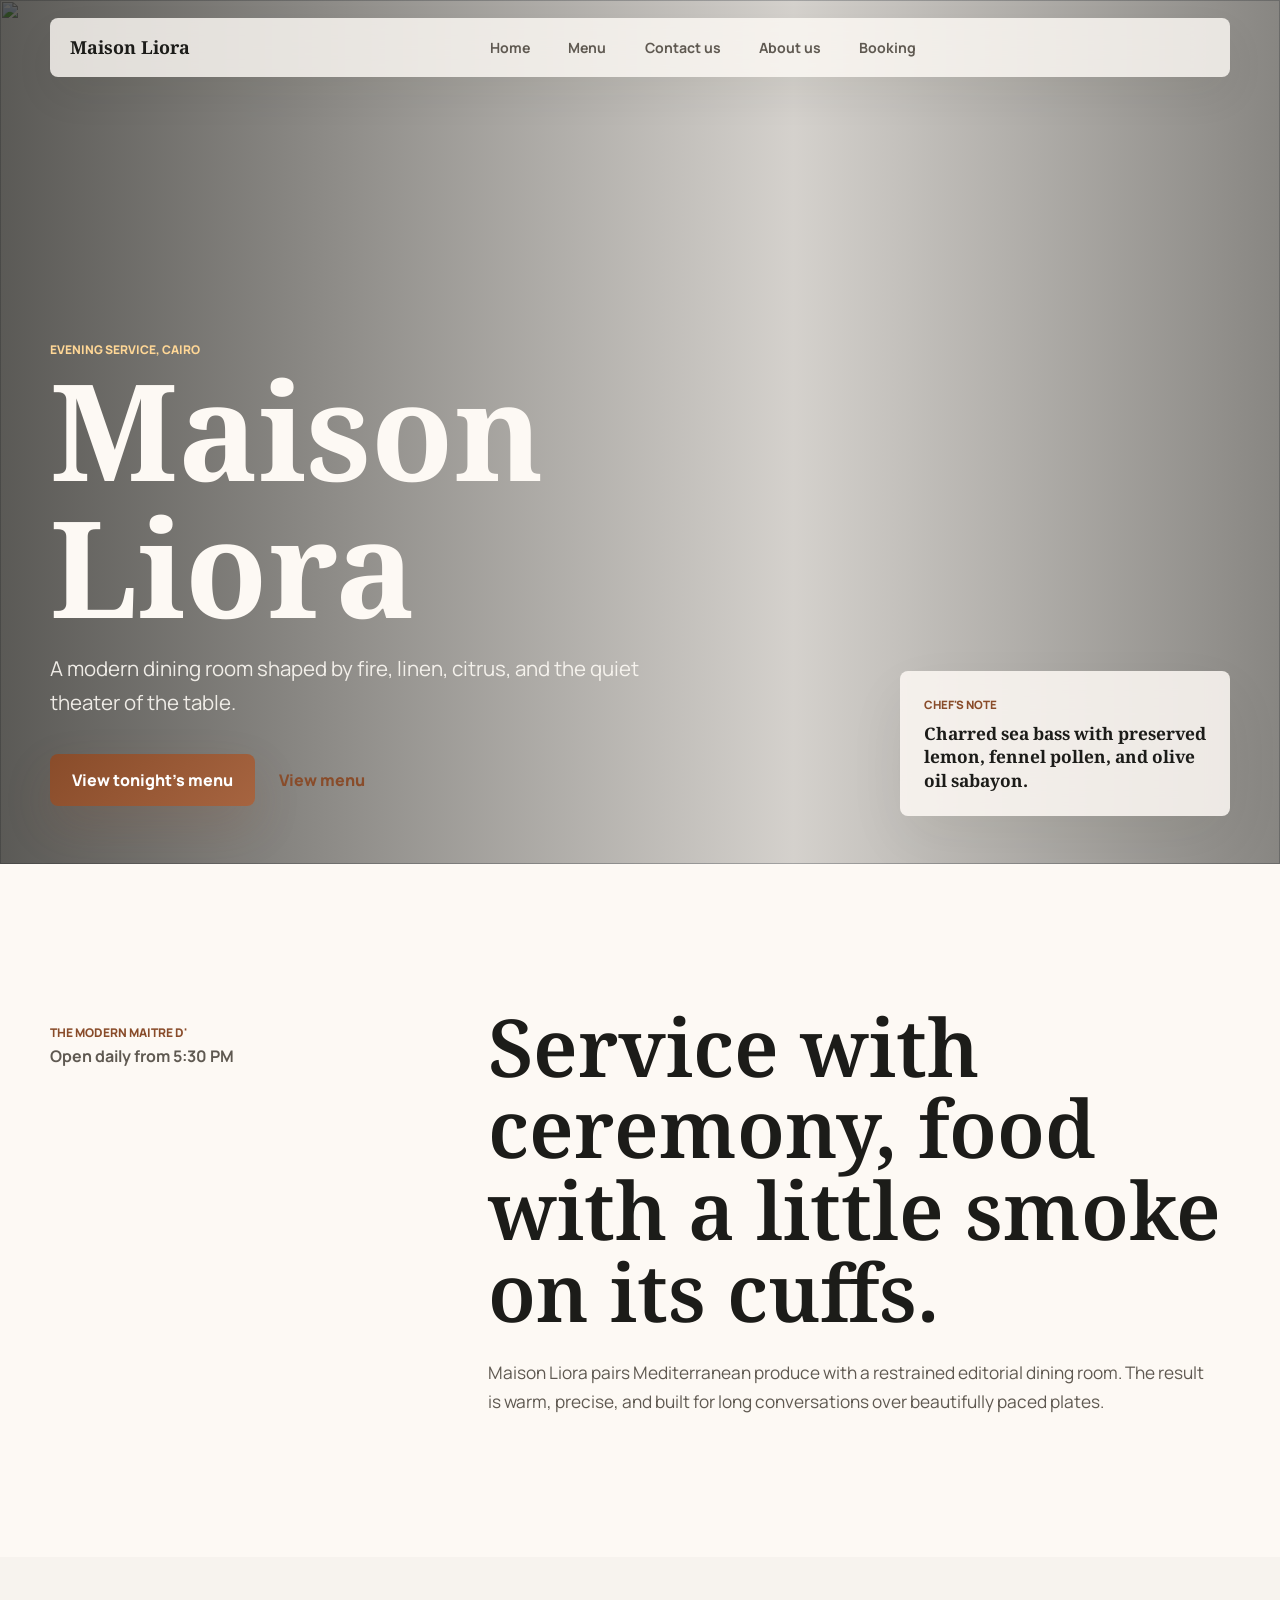
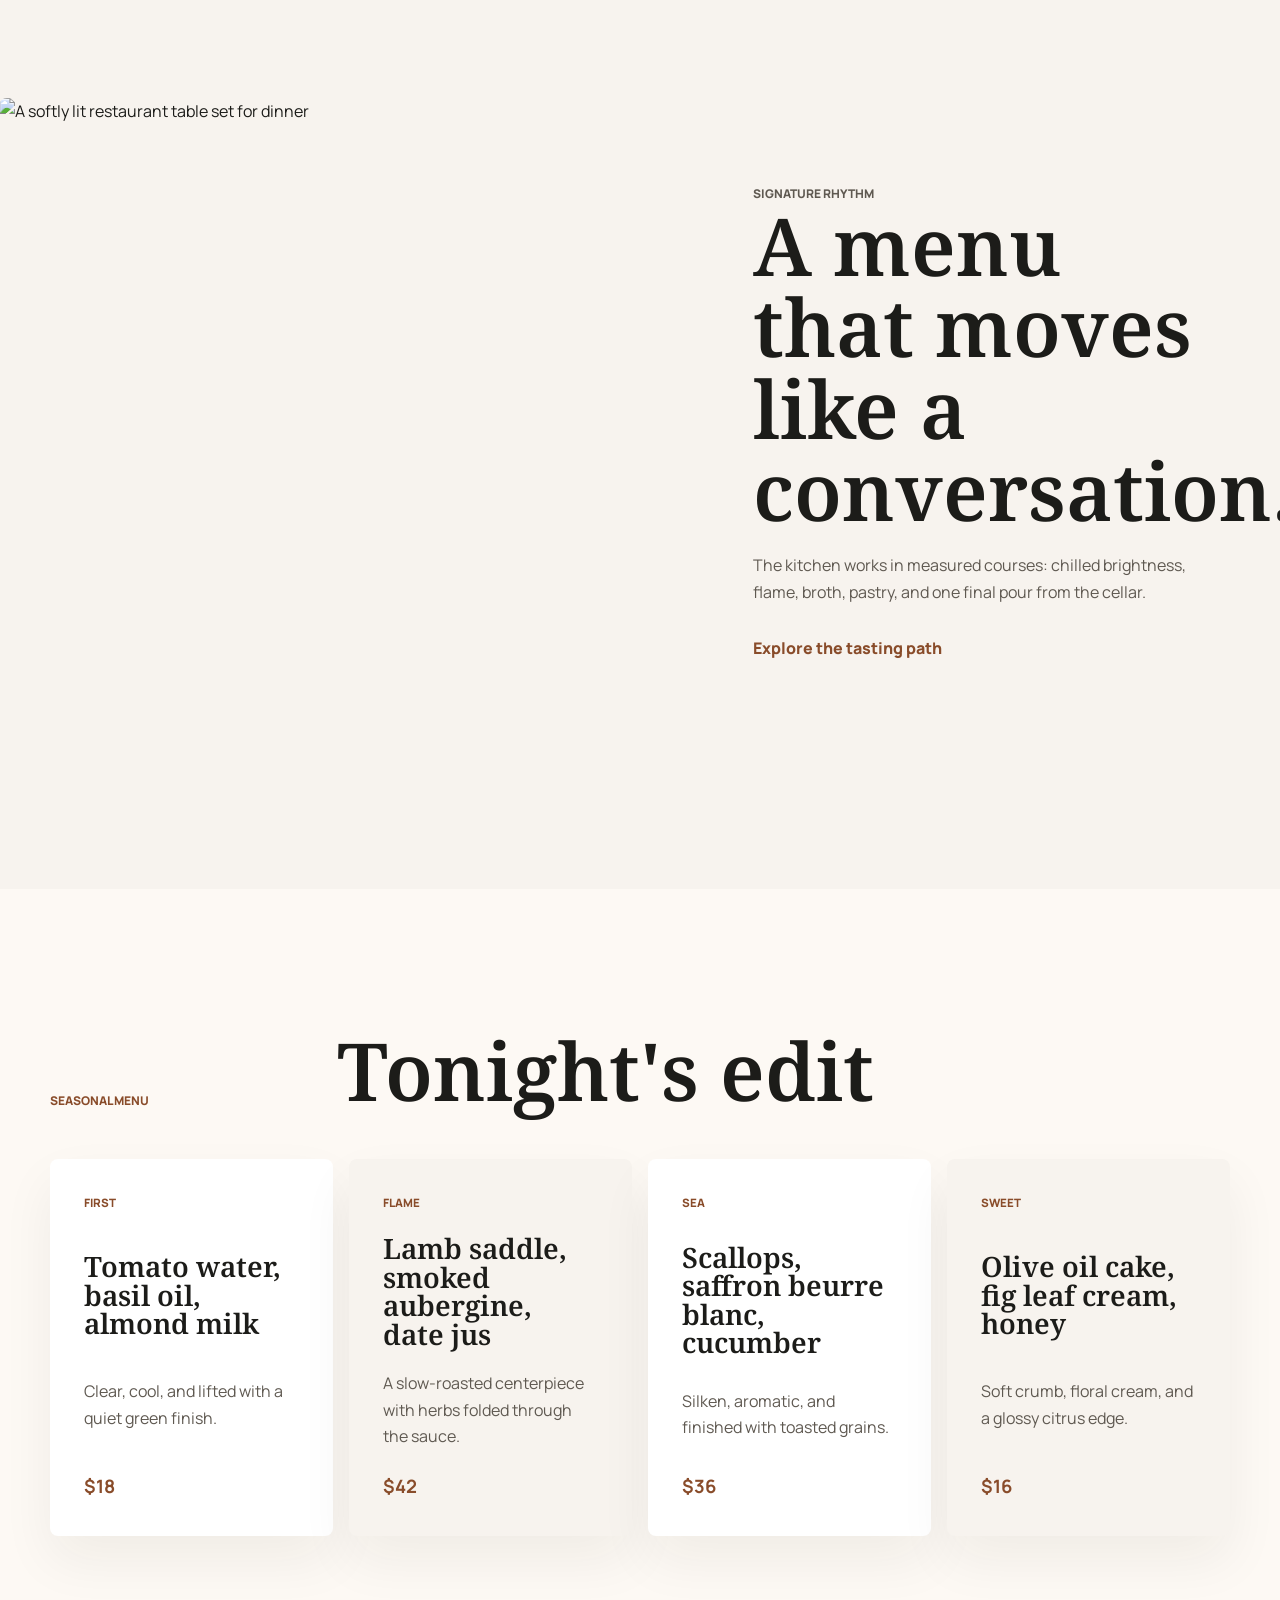
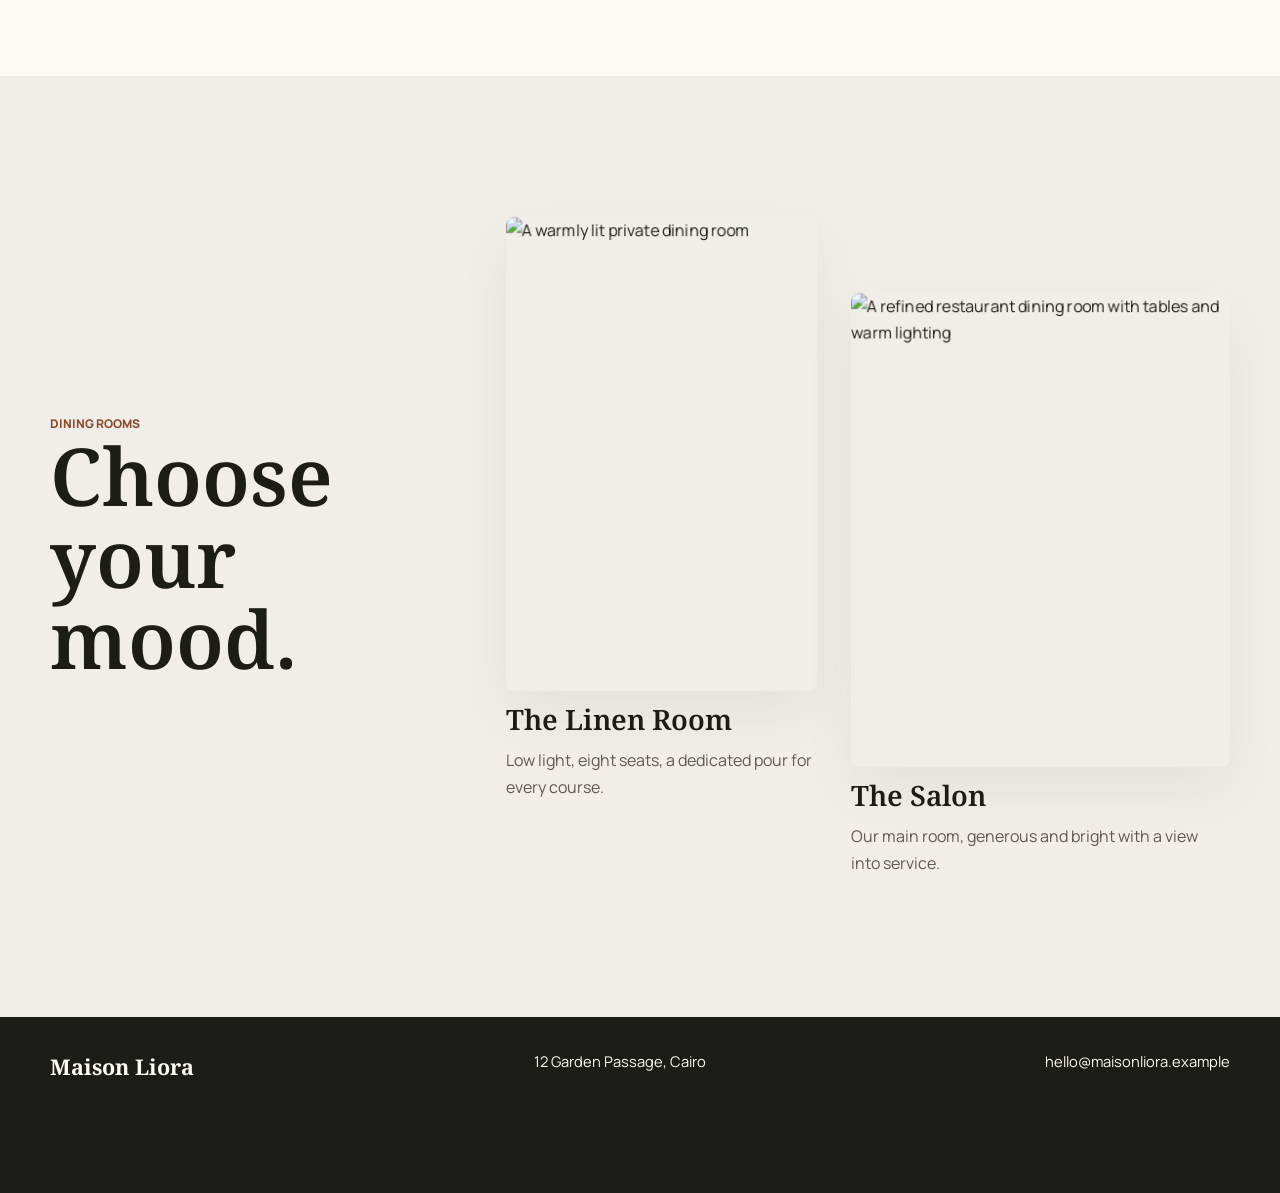
==== index.html @ 53f19517 "Home Section" ====
<!DOCTYPE html>
<html lang="en">
<head>
    <meta charset="UTF-8">
    <meta name="viewport" content="width=device-width, initial-scale=1.0">
    <title>Maison Liora | Seasonal Dining</title>
    <link rel="preconnect" href="https://fonts.googleapis.com">
    <link rel="preconnect" href="https://fonts.gstatic.com" crossorigin>
    <link href="https://fonts.googleapis.com/css2?family=Manrope:wght@400;500;600;700&family=Noto+Serif:ital,wght@0,500;0,600;0,700;1,500&display=swap" rel="stylesheet">
    <link rel="stylesheet" href="style.css">
</head>
<body>
    <header class="site-header">
        <a class="brand" href="#home">Maison Liora</a>
        <nav class="main-nav" aria-label="Primary navigation">
            <a href="#home">Home</a>
            <a href="#menu">Menu</a>
            <a href="#contact">Contact us</a>
            <a href="#story">About us</a>
            <a href="#contact">Booking</a>
        </nav>
    </header>

    <main id="home">
        <section class="hero" aria-labelledby="hero-title">
            <div class="hero-media" aria-hidden="true">
                <img src="https://images.unsplash.com/photo-1550966871-3ed3cdb5ed0c?auto=format&fit=crop&w=1800&q=85" alt="">
            </div>
            <div class="hero-copy">
                <p class="eyebrow">Evening service, Cairo</p>
                <h1 id="hero-title">Maison Liora</h1>
                <p class="hero-text">A modern dining room shaped by fire, linen, citrus, and the quiet theater of the table.</p>
                <div class="hero-actions">
                    <a class="button button-primary" href="#menu">View tonight's menu</a>
                    <a class="button button-tertiary" href="#menu">View menu</a>
                </div>
            </div>
            <aside class="hero-note" aria-label="Today's recommendation">
                <span>Chef's note</span>
                <strong>Charred sea bass with preserved lemon, fennel pollen, and olive oil sabayon.</strong>
            </aside>
        </section>

        <section class="intro section-pad" id="story">
            <div class="intro-kicker">
                <p class="eyebrow">The modern maitre d'</p>
                <p>Open daily from 5:30 PM</p>
            </div>
            <div class="intro-copy">
                <h2>Service with ceremony, food with a little smoke on its cuffs.</h2>
                <p>Maison Liora pairs Mediterranean produce with a restrained editorial dining room. The result is warm, precise, and built for long conversations over beautifully paced plates.</p>
            </div>
        </section>

        <section class="feature-band section-pad" aria-labelledby="signature-title">
            <div class="feature-image">
                <img src="https://images.unsplash.com/photo-1414235077428-338989a2e8c0?auto=format&fit=crop&w=1200&q=85" alt="A softly lit restaurant table set for dinner">
            </div>
            <div class="feature-copy">
                <p class="eyebrow">Signature rhythm</p>
                <h2 id="signature-title">A menu that moves like a conversation.</h2>
                <p>The kitchen works in measured courses: chilled brightness, flame, broth, pastry, and one final pour from the cellar.</p>
                <a class="text-link" href="#menu">Explore the tasting path</a>
            </div>
        </section>

        <section class="menu-section section-pad" id="menu" aria-labelledby="menu-title">
            <div class="section-heading">
                <p class="eyebrow">Seasonal menu</p>
                <h2 id="menu-title">Tonight's edit</h2>
            </div>
            <div class="menu-grid">
                <article class="menu-card">
                    <span class="course">First</span>
                    <h3>Tomato water, basil oil, almond milk</h3>
                    <p>Clear, cool, and lifted with a quiet green finish.</p>
                    <strong>$18</strong>
                </article>
                <article class="menu-card is-muted">
                    <span class="course">Flame</span>
                    <h3>Lamb saddle, smoked aubergine, date jus</h3>
                    <p>A slow-roasted centerpiece with herbs folded through the sauce.</p>
                    <strong>$42</strong>
                </article>
                <article class="menu-card">
                    <span class="course">Sea</span>
                    <h3>Scallops, saffron beurre blanc, cucumber</h3>
                    <p>Silken, aromatic, and finished with toasted grains.</p>
                    <strong>$36</strong>
                </article>
                <article class="menu-card is-muted">
                    <span class="course">Sweet</span>
                    <h3>Olive oil cake, fig leaf cream, honey</h3>
                    <p>Soft crumb, floral cream, and a glossy citrus edge.</p>
                    <strong>$16</strong>
                </article>
            </div>
        </section>

        <section class="rooms section-pad" id="rooms" aria-labelledby="rooms-title">
            <div class="rooms-copy">
                <p class="eyebrow">Dining rooms</p>
                <h2 id="rooms-title">Choose your mood.</h2>
            </div>
            <div class="room-list">
                <article>
                    <img src="https://images.unsplash.com/photo-1559329007-40df8a9345d8?auto=format&fit=crop&w=900&q=85" alt="A warmly lit private dining room">
                    <h3>The Linen Room</h3>
                    <p>Low light, eight seats, a dedicated pour for every course.</p>
                </article>
                <article>
                    <img src="https://images.unsplash.com/photo-1517248135467-4c7edcad34c4?auto=format&fit=crop&w=900&q=85" alt="A refined restaurant dining room with tables and warm lighting">
                    <h3>The Salon</h3>
                    <p>Our main room, generous and bright with a view into service.</p>
                </article>
            </div>
        </section>

    </main>

    <footer class="site-footer" id="contact">
        <p>Maison Liora</p>
        <p>12 Garden Passage, Cairo</p>
        <p>hello@maisonliora.example</p>
    </footer>

</body>
</html>
---- style.css ----
:root {
    --surface: #fdf9f4;
    --surface-lowest: #ffffff;
    --surface-low: #f7f3ee;
    --surface-container: #f1ede8;
    --surface-high: #ebe8e3;
    --surface-highest: #e6e2dd;
    --on-surface: #1c1c19;
    --on-surface-soft: #5f5951;
    --primary: #894c2a;
    --primary-container: #a66440;
    --secondary-container: #ffd796;
    --on-primary: #ffffff;
    --shadow: rgba(28, 28, 25, 0.06);
    --radius: 8px;
    --max-width: 1180px;
}

* {
    box-sizing: border-box;
}

html {
    scroll-behavior: smooth;
}

body {
    margin: 0;
    background: var(--surface);
    color: var(--on-surface);
    font-family: "Manrope", Arial, sans-serif;
    font-size: 16px;
    line-height: 1.65;
}

img {
    display: block;
    width: 100%;
    height: 100%;
    object-fit: cover;
}

a {
    color: inherit;
    text-decoration: none;
}

h1,
h2,
h3,
p {
    margin: 0;
}

h1,
h2,
h3 {
    font-family: "Noto Serif", Georgia, serif;
    line-height: 1.02;
    letter-spacing: 0;
}

h1 {
    max-width: 760px;
    font-size: 8.4rem;
    font-weight: 700;
}

h2 {
    font-size: 5rem;
    font-weight: 600;
}

h3 {
    font-size: 1.75rem;
    font-weight: 600;
}

.site-header {
    position: fixed;
    z-index: 20;
    top: 18px;
    left: 50%;
    display: grid;
    width: min(calc(100% - 32px), var(--max-width));
    grid-template-columns: auto 1fr auto;
    align-items: center;
    gap: 24px;
    padding: 12px 14px 12px 20px;
    background: rgba(253, 249, 244, 0.82);
    box-shadow: 0 18px 42px var(--shadow);
    transform: translateX(-50%);
    backdrop-filter: blur(16px);
    border-radius: var(--radius);
}

.brand {
    font-family: "Noto Serif", Georgia, serif;
    font-size: 1.12rem;
    font-weight: 700;
}

.main-nav {
    display: flex;
    justify-content: center;
    gap: clamp(16px, 3vw, 42px);
    color: var(--on-surface-soft);
    font-size: 0.88rem;
    font-weight: 700;
}

.main-nav a {
    position: relative;
    display: inline-block;
    padding-block: 6px;
    opacity: 0;
    translate: 0 -14px;
    animation: nav-drop 0.55s ease forwards;
    transition: color 0.25s ease, transform 0.25s ease;
}

.main-nav a:nth-child(2) {
    animation-delay: 0.08s;
}

.main-nav a:nth-child(3) {
    animation-delay: 0.16s;
}

.main-nav a:nth-child(4) {
    animation-delay: 0.24s;
}

.main-nav a:nth-child(5) {
    animation-delay: 0.32s;
}

.main-nav a::after {
    position: absolute;
    right: 0;
    bottom: 0;
    left: 0;
    height: 2px;
    background: var(--primary);
    border-radius: 999px;
    content: "";
    transform: scaleX(0);
    transform-origin: right;
    transition: transform 0.3s ease;
}

.main-nav a:hover,
.main-nav a:focus-visible,
.text-link:hover,
.button-tertiary:hover {
    color: var(--primary);
}

.main-nav a:hover,
.main-nav a:focus-visible {
    transform: translateY(3px);
}

.main-nav a:hover::after,
.main-nav a:focus-visible::after {
    transform: scaleX(1);
    transform-origin: left;
}

.main-nav a:focus-visible {
    outline: 0;
}

@keyframes nav-drop {
    to {
        opacity: 1;
        translate: 0 0;
    }
}

.nav-cta {
    padding: 10px 16px;
    background: var(--secondary-container);
    color: var(--on-surface);
    font-size: 0.84rem;
    font-weight: 800;
    border-radius: var(--radius);
}

.button {
    display: inline-flex;
    min-height: 48px;
    align-items: center;
    justify-content: center;
    padding: 13px 22px;
    font-weight: 800;
    border: 0;
    border-radius: var(--radius);
    cursor: pointer;
    font-family: inherit;
}

.button-primary {
    background: linear-gradient(135deg, var(--primary), var(--primary-container));
    color: var(--on-primary);
    box-shadow: 0 20px 48px rgba(137, 76, 42, 0.16);
}

.button-tertiary {
    background: transparent;
    color: var(--primary);
    padding-inline: 6px;
}

.hero {
    position: relative;
    display: grid;
    min-height: 96vh;
    align-items: end;
    padding: 150px max(24px, calc((100vw - var(--max-width)) / 2)) 58px;
    overflow: hidden;
    color: var(--surface);
}

.hero::after {
    position: absolute;
    inset: 0;
    content: "";
    background: linear-gradient(90deg, rgba(28, 28, 25, 0.72), rgba(28, 28, 25, 0.18) 62%, rgba(28, 28, 25, 0.52));
}

.hero-media {
    position: absolute;
    inset: 0;
}

.hero-media img {
    animation: hero-image-drift 16s ease-in-out infinite alternate;
    transform-origin: center;
}

.hero-copy {
    position: relative;
    z-index: 1;
    max-width: 820px;
}

.hero-copy > * {
    opacity: 0;
    animation: hero-copy-rise 0.9s cubic-bezier(0.2, 0.75, 0.22, 1) forwards;
}

.hero-copy .eyebrow {
    animation-delay: 0.18s;
}

.hero-copy h1 {
    animation-delay: 0.34s;
}

.hero-copy .hero-text {
    animation-delay: 0.5s;
}

.hero-copy .hero-actions {
    animation-delay: 0.66s;
}

.eyebrow {
    color: var(--primary);
    font-size: 0.75rem;
    font-weight: 800;
    letter-spacing: 0;
    text-transform: uppercase;
}

.hero .eyebrow {
    color: var(--secondary-container);
}

.hero-text {
    max-width: 590px;
    margin-top: 18px;
    color: rgba(253, 249, 244, 0.9);
    font-size: 1.28rem;
}

.hero-actions {
    display: flex;
    flex-wrap: wrap;
    gap: 18px;
    margin-top: 34px;
}

.hero-note {
    position: absolute;
    z-index: 2;
    right: max(24px, calc((100vw - var(--max-width)) / 2));
    bottom: 48px;
    width: min(330px, calc(100% - 48px));
    padding: 24px;
    background: rgba(253, 249, 244, 0.86);
    color: var(--on-surface);
    box-shadow: 0 24px 60px var(--shadow);
    backdrop-filter: blur(18px);
    border-radius: var(--radius);
    opacity: 0;
    animation: hero-note-rise 0.85s cubic-bezier(0.2, 0.75, 0.22, 1) 0.82s forwards;
}

.hero-note span,
.course {
    display: block;
    color: var(--primary);
    font-size: 0.72rem;
    font-weight: 900;
    text-transform: uppercase;
}

.hero-note strong {
    display: block;
    margin-top: 8px;
    font-family: "Noto Serif", Georgia, serif;
    font-size: 1.08rem;
    line-height: 1.35;
}

.section-pad {
    padding: clamp(76px, 11vw, 142px) max(24px, calc((100vw - var(--max-width)) / 2));
}

.intro {
    display: grid;
    grid-template-columns: minmax(190px, 0.75fr) minmax(0, 1.6fr);
    gap: clamp(36px, 7vw, 110px);
}

.intro-kicker {
    padding-top: 18px;
    color: var(--on-surface-soft);
    font-weight: 700;
}

.intro-copy p,
.feature-copy p,
.reserve-copy p,
.menu-card p,
.room-list p {
    color: var(--on-surface-soft);
}

.intro-copy p {
    max-width: 720px;
    margin-top: 28px;
    font-size: 1.08rem;
}

.feature-band {
    display: grid;
    grid-template-columns: minmax(0, 1.05fr) minmax(320px, 0.8fr);
    gap: clamp(28px, 6vw, 78px);
    align-items: center;
    background: var(--surface-low);
}

.feature-image {
    min-height: clamp(420px, 56vw, 650px);
    margin-left: clamp(-54px, -4vw, 0px);
    overflow: hidden;
    border-radius: var(--radius);
}

.feature-copy {
    max-width: 500px;
}

.feature-copy p:not(.eyebrow) {
    margin-top: 22px;
}

.text-link {
    display: inline-block;
    margin-top: 30px;
    color: var(--primary);
    font-weight: 900;
}

.section-heading {
    display: grid;
    grid-template-columns: 210px 1fr;
    gap: clamp(24px, 6vw, 86px);
    align-items: end;
    margin-bottom: 48px;
}

.menu-grid {
    display: grid;
    grid-template-columns: repeat(4, minmax(0, 1fr));
    gap: 16px;
}

.menu-card {
    display: flex;
    min-height: 330px;
    flex-direction: column;
    justify-content: space-between;
    gap: 22px;
    padding: clamp(24px, 3vw, 34px);
    background: var(--surface-lowest);
    box-shadow: 0 24px 54px var(--shadow);
    border-radius: var(--radius);
}

.menu-card.is-muted {
    background: var(--surface-low);
}

.menu-card strong {
    color: var(--primary);
    font-size: 1.15rem;
}

.rooms {
    display: grid;
    grid-template-columns: minmax(240px, 0.72fr) minmax(0, 1.42fr);
    gap: clamp(32px, 7vw, 96px);
    background: var(--surface-container);
}

.rooms-copy {
    align-self: center;
}

.room-list {
    display: grid;
    grid-template-columns: 0.82fr 1fr;
    gap: clamp(18px, 3vw, 34px);
    align-items: end;
}

.room-list article {
    display: grid;
    gap: 14px;
    animation: room-card-rise 0.9s cubic-bezier(0.2, 0.75, 0.22, 1) both;
    animation-timeline: view();
    animation-range: entry 12% cover 38%;
}

.room-list img {
    height: clamp(300px, 37vw, 480px);
    border-radius: var(--radius);
    box-shadow: 0 24px 54px var(--shadow);
    transform-origin: center;
    will-change: transform;
    animation: room-photo-float 6.5s ease-in-out infinite alternate;
    transition: filter 0.35s ease, transform 0.55s cubic-bezier(0.2, 0.75, 0.22, 1), box-shadow 0.35s ease;
}

.room-list article:nth-child(2) img {
    animation-delay: 0.9s;
}

.room-list article:hover img {
    animation: none;
    filter: saturate(1.08) contrast(1.04);
    box-shadow: 0 32px 70px rgba(28, 28, 25, 0.13);
    transform: translateY(-10px) scale(1.035);
}

.room-list article:first-child {
    margin-bottom: 76px;
}

@keyframes hero-copy-rise {
    from {
        opacity: 0;
        transform: translateY(28px);
    }

    to {
        opacity: 1;
        transform: translateY(0);
    }
}

@keyframes hero-note-rise {
    from {
        opacity: 0;
        transform: translateY(18px);
    }

    to {
        opacity: 1;
        transform: translateY(0);
    }
}

@keyframes hero-image-drift {
    from {
        transform: scale(1.03);
    }

    to {
        transform: scale(1.09) translate3d(-1.4%, -1.2%, 0);
    }
}

@keyframes room-photo-float {
    from {
        transform: translateY(0) scale(1);
    }

    to {
        transform: translateY(-12px) scale(1.025);
    }
}

@keyframes room-card-rise {
    from {
        opacity: 0;
        transform: translateY(42px);
    }

    to {
        opacity: 1;
        transform: translateY(0);
    }
}

@media (prefers-reduced-motion: reduce) {
    *,
    *::before,
    *::after {
        scroll-behavior: auto !important;
        animation-duration: 0.001ms !important;
        animation-iteration-count: 1 !important;
        transition-duration: 0.001ms !important;
    }
}

.reserve {
    display: grid;
    grid-template-columns: minmax(0, 0.9fr) minmax(340px, 0.86fr);
    gap: clamp(32px, 7vw, 92px);
    align-items: center;
}

.reserve-copy p:not(.eyebrow) {
    max-width: 520px;
    margin-top: 22px;
}

.reservation-form {
    display: grid;
    gap: 18px;
    padding: clamp(24px, 4vw, 42px);
    background: var(--surface-low);
    box-shadow: 0 28px 66px var(--shadow);
    border-radius: var(--radius);
}

.reservation-form label {
    display: grid;
    gap: 7px;
    color: var(--primary);
    font-size: 0.76rem;
    font-weight: 900;
    text-transform: uppercase;
}

input,
select {
    width: 100%;
    min-height: 54px;
    padding: 12px 14px;
    background: var(--surface-high);
    color: var(--on-surface);
    border: 0;
    box-shadow: inset 0 -1px 0 rgba(120, 113, 104, 0.16);
    border-radius: var(--radius) var(--radius) 0 0;
    font: inherit;
}

input:focus,
select:focus {
    outline: 0;
    box-shadow: inset 0 -2px 0 var(--primary), 0 10px 30px rgba(137, 76, 42, 0.08);
}

.site-footer {
    display: flex;
    flex-wrap: wrap;
    justify-content: space-between;
    gap: 18px;
    padding: 32px max(24px, calc((100vw - var(--max-width)) / 2)) 108px;
    background: var(--on-surface);
    color: var(--surface);
    font-size: 0.92rem;
}

.site-footer p:first-child {
    font-family: "Noto Serif", Georgia, serif;
    font-size: 1.35rem;
    font-weight: 700;
}

.reservation-dock {
    position: fixed;
    z-index: 30;
    right: 16px;
    bottom: 16px;
    left: 16px;
    display: none;
    align-items: center;
    justify-content: space-between;
    gap: 16px;
    padding: 12px;
    background: rgba(253, 249, 244, 0.86);
    box-shadow: 0 18px 44px var(--shadow);
    backdrop-filter: blur(18px);
    border-radius: var(--radius);
}

.reservation-dock span {
    font-family: "Noto Serif", Georgia, serif;
    font-weight: 700;
}
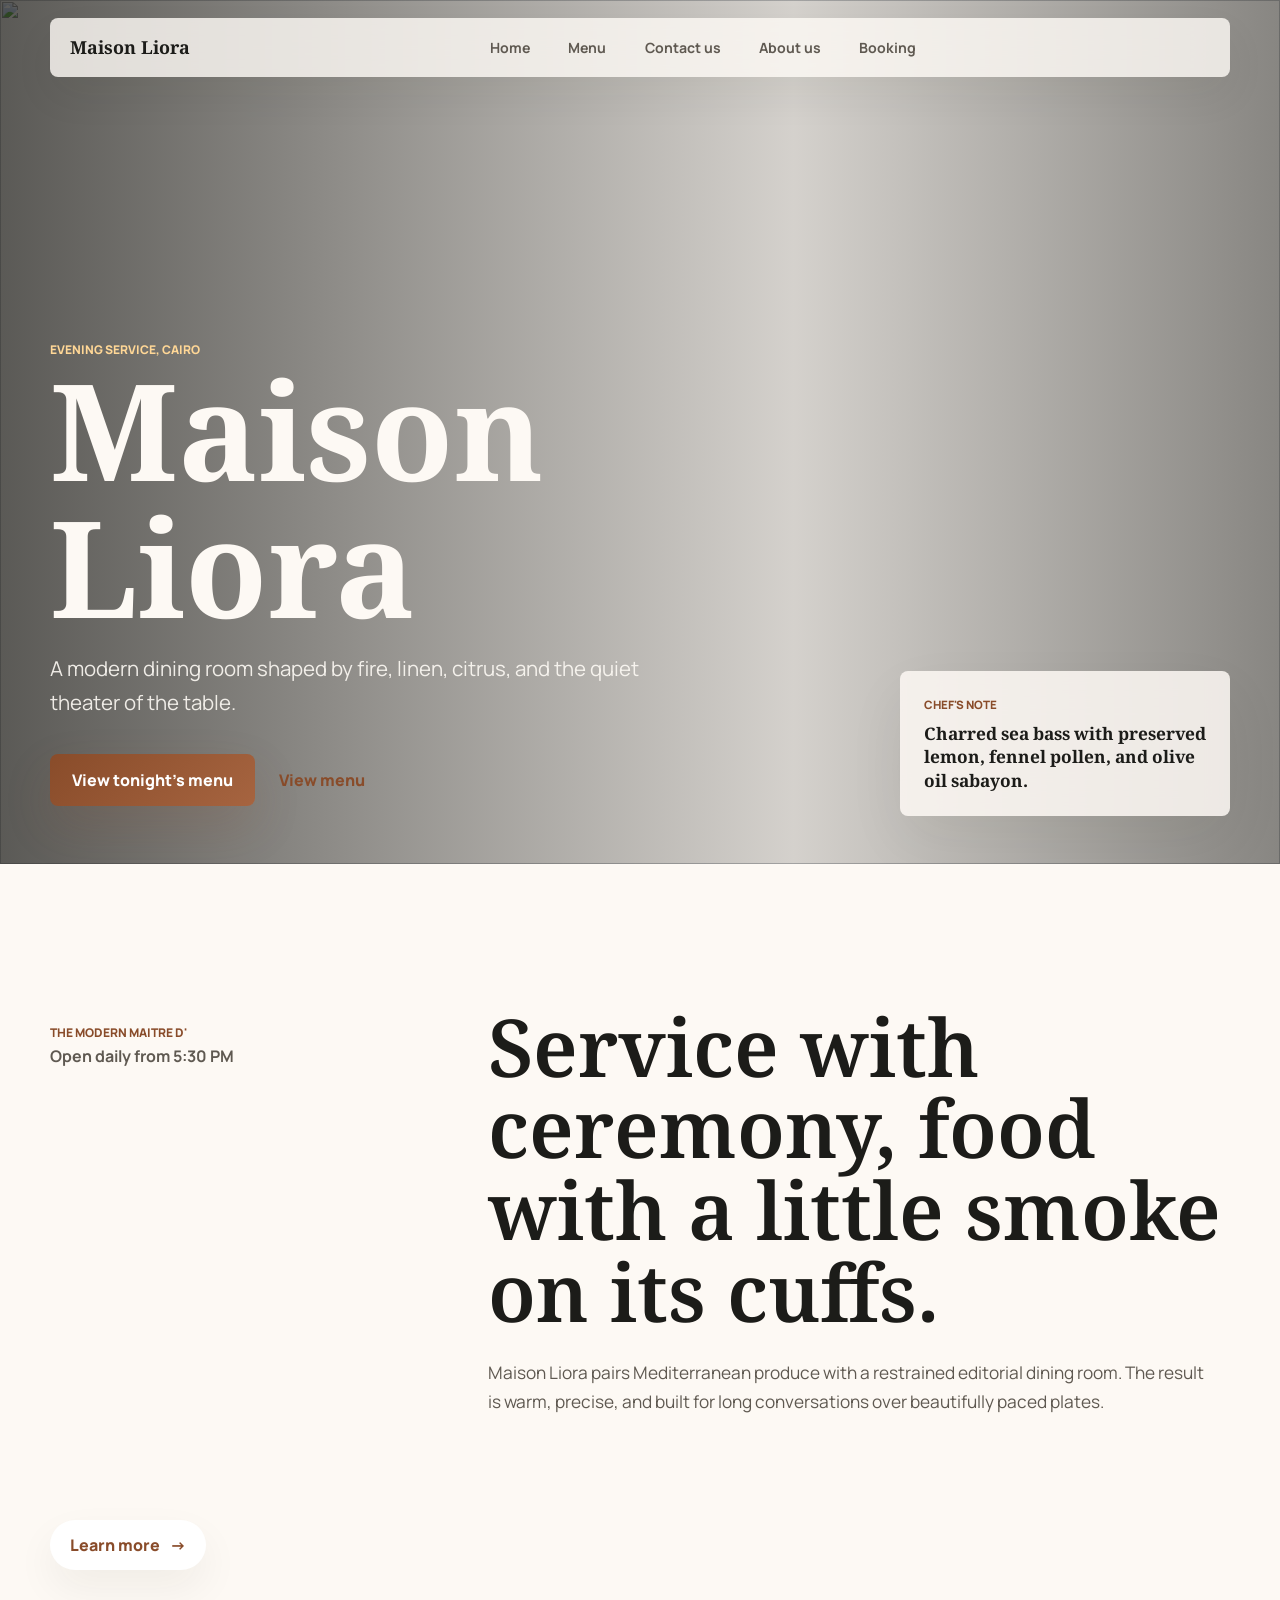
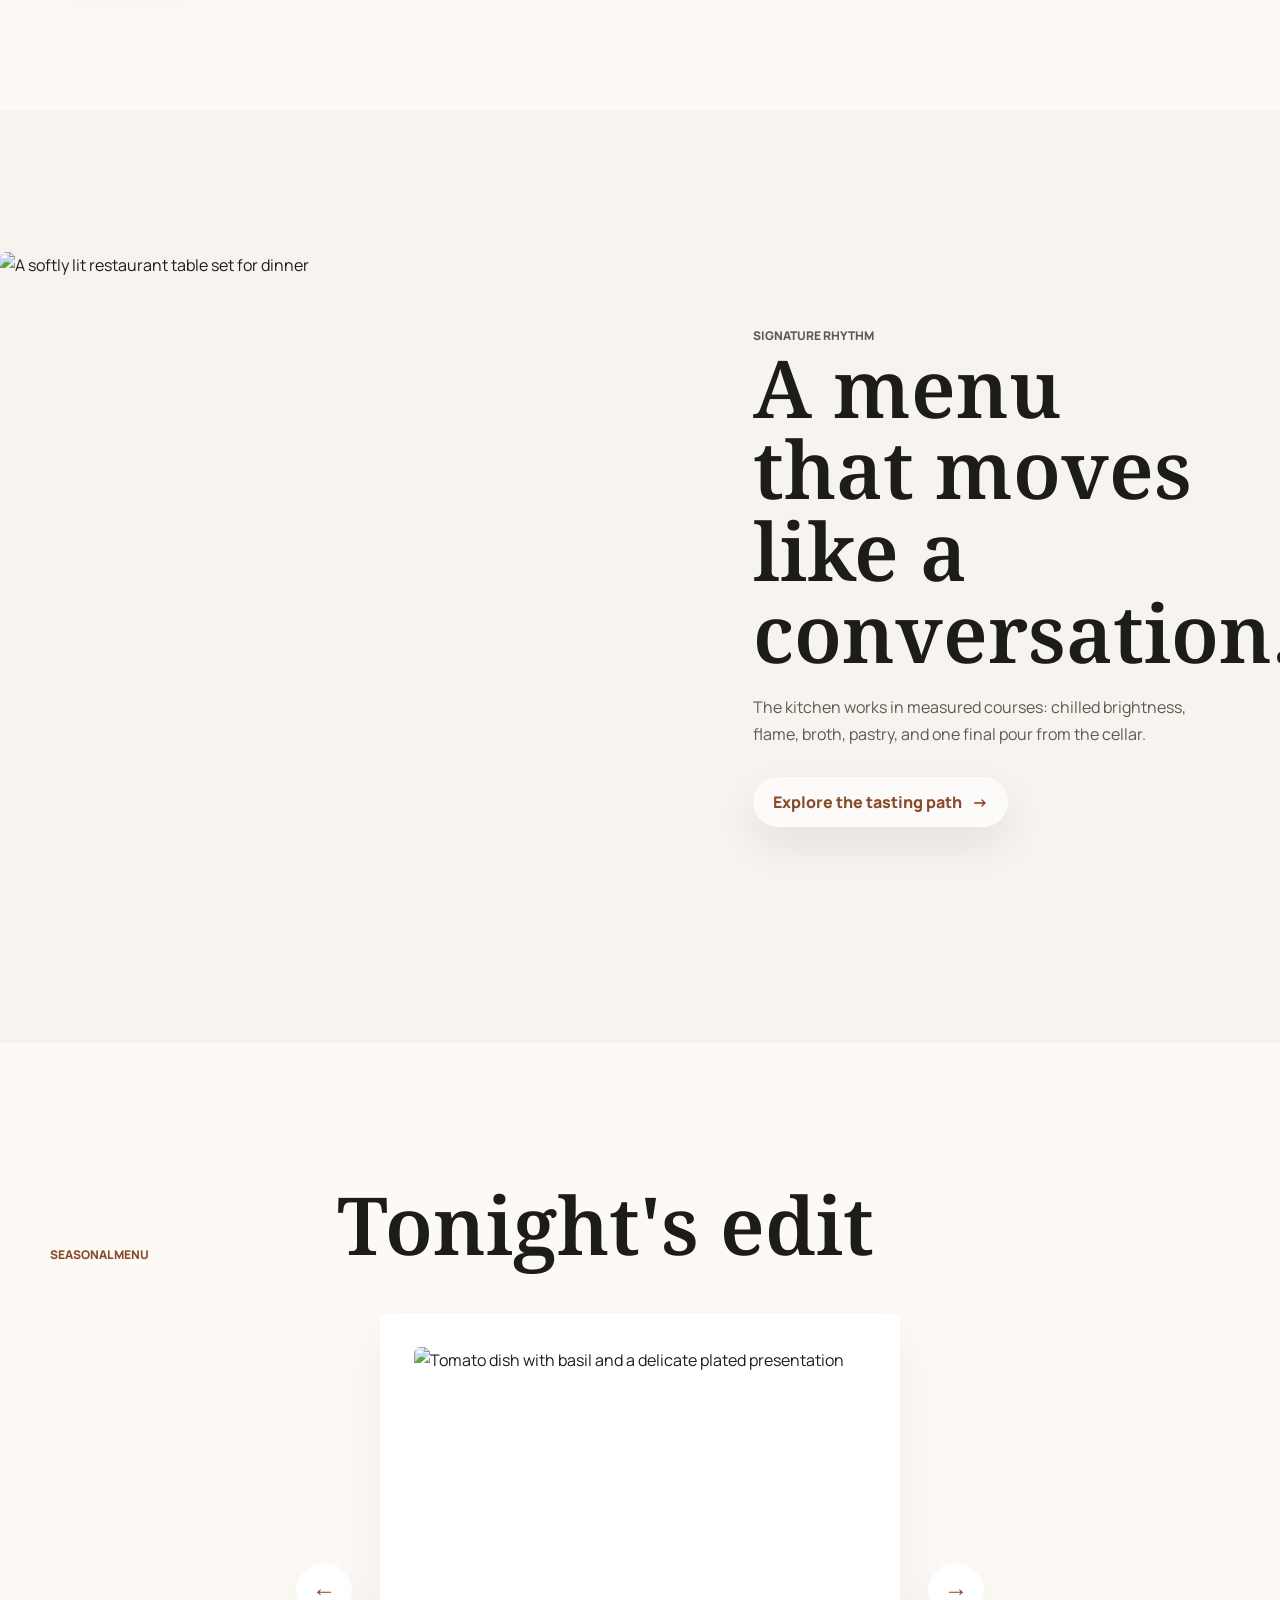
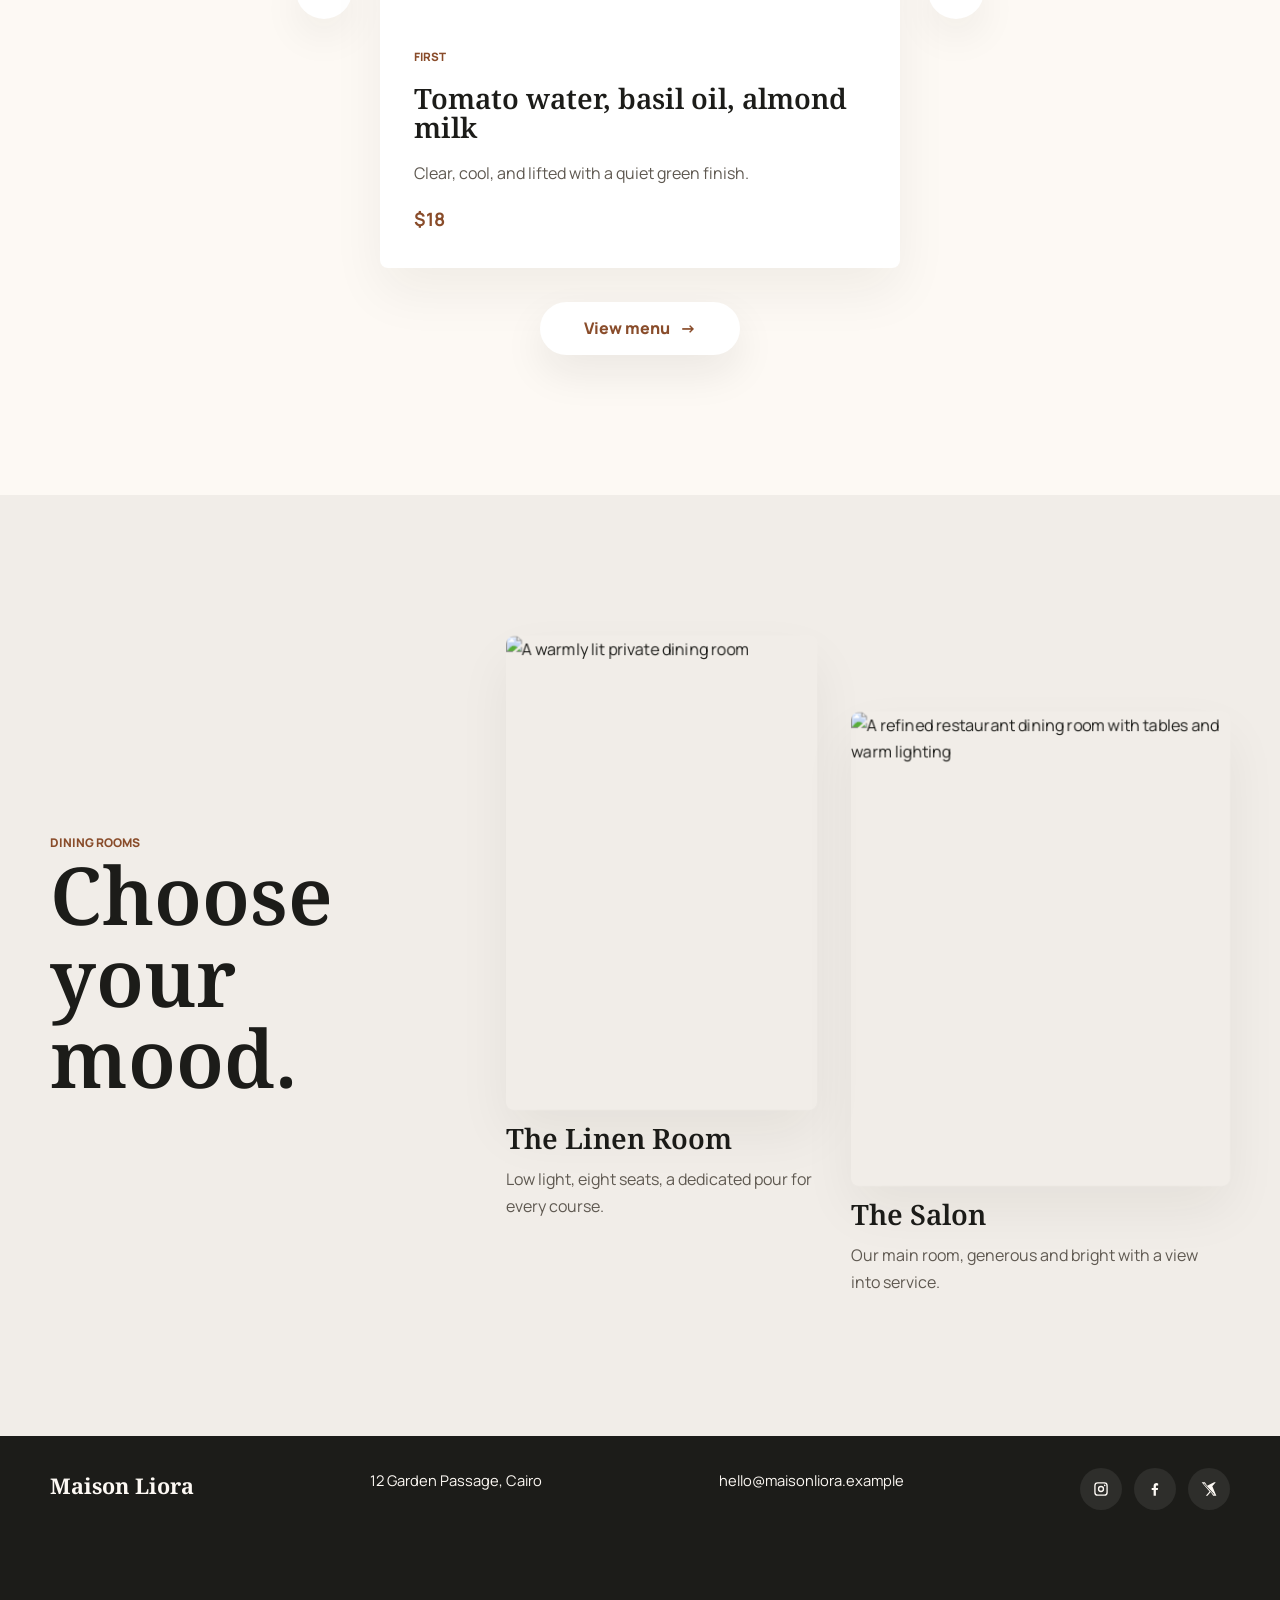
==== commit ecbaf732: "Update" ====
--- a/index.html
+++ b/index.html
@@ -1,128 +1,247 @@
-<!DOCTYPE html>
+<!doctype html>
 <html lang="en">
-<head>
-    <meta charset="UTF-8">
-    <meta name="viewport" content="width=device-width, initial-scale=1.0">
+  <head>
+    <meta charset="UTF-8" />
+    <meta name="viewport" content="width=device-width, initial-scale=1.0" />
     <title>Maison Liora | Seasonal Dining</title>
-    <link rel="preconnect" href="https://fonts.googleapis.com">
-    <link rel="preconnect" href="https://fonts.gstatic.com" crossorigin>
-    <link href="https://fonts.googleapis.com/css2?family=Manrope:wght@400;500;600;700&family=Noto+Serif:ital,wght@0,500;0,600;0,700;1,500&display=swap" rel="stylesheet">
-    <link rel="stylesheet" href="style.css">
-</head>
-<body>
+    <link rel="preconnect" href="https://fonts.googleapis.com" />
+    <link rel="preconnect" href="https://fonts.gstatic.com" crossorigin />
+    <link
+      href="https://fonts.googleapis.com/css2?family=Manrope:wght@400;500;600;700&family=Noto+Serif:ital,wght@0,500;0,600;0,700;1,500&display=swap"
+      rel="stylesheet"
+    />
+    <link rel="stylesheet" href="style.css" />
+  </head>
+  <body>
     <header class="site-header">
-        <a class="brand" href="#home">Maison Liora</a>
-        <nav class="main-nav" aria-label="Primary navigation">
-            <a href="#home">Home</a>
-            <a href="#menu">Menu</a>
-            <a href="#contact">Contact us</a>
-            <a href="#story">About us</a>
-            <a href="#contact">Booking</a>
-        </nav>
+      <a class="brand" href="#home">Maison Liora</a>
+      <nav class="main-nav" aria-label="Primary navigation">
+        <a href="#home">Home</a>
+        <a href="#menu">Menu</a>
+        <a href="#contact">Contact us</a>
+        <a href="#story">About us</a>
+        <a href="#contact">Booking</a>
+      </nav>
     </header>
 
     <main id="home">
-        <section class="hero" aria-labelledby="hero-title">
-            <div class="hero-media" aria-hidden="true">
-                <img src="https://images.unsplash.com/photo-1550966871-3ed3cdb5ed0c?auto=format&fit=crop&w=1800&q=85" alt="">
-            </div>
-            <div class="hero-copy">
-                <p class="eyebrow">Evening service, Cairo</p>
-                <h1 id="hero-title">Maison Liora</h1>
-                <p class="hero-text">A modern dining room shaped by fire, linen, citrus, and the quiet theater of the table.</p>
-                <div class="hero-actions">
-                    <a class="button button-primary" href="#menu">View tonight's menu</a>
-                    <a class="button button-tertiary" href="#menu">View menu</a>
-                </div>
-            </div>
-            <aside class="hero-note" aria-label="Today's recommendation">
-                <span>Chef's note</span>
-                <strong>Charred sea bass with preserved lemon, fennel pollen, and olive oil sabayon.</strong>
-            </aside>
-        </section>
-
-        <section class="intro section-pad" id="story">
-            <div class="intro-kicker">
-                <p class="eyebrow">The modern maitre d'</p>
-                <p>Open daily from 5:30 PM</p>
-            </div>
-            <div class="intro-copy">
-                <h2>Service with ceremony, food with a little smoke on its cuffs.</h2>
-                <p>Maison Liora pairs Mediterranean produce with a restrained editorial dining room. The result is warm, precise, and built for long conversations over beautifully paced plates.</p>
-            </div>
-        </section>
-
-        <section class="feature-band section-pad" aria-labelledby="signature-title">
-            <div class="feature-image">
-                <img src="https://images.unsplash.com/photo-1414235077428-338989a2e8c0?auto=format&fit=crop&w=1200&q=85" alt="A softly lit restaurant table set for dinner">
-            </div>
-            <div class="feature-copy">
-                <p class="eyebrow">Signature rhythm</p>
-                <h2 id="signature-title">A menu that moves like a conversation.</h2>
-                <p>The kitchen works in measured courses: chilled brightness, flame, broth, pastry, and one final pour from the cellar.</p>
-                <a class="text-link" href="#menu">Explore the tasting path</a>
-            </div>
-        </section>
-
-        <section class="menu-section section-pad" id="menu" aria-labelledby="menu-title">
-            <div class="section-heading">
-                <p class="eyebrow">Seasonal menu</p>
-                <h2 id="menu-title">Tonight's edit</h2>
-            </div>
-            <div class="menu-grid">
-                <article class="menu-card">
-                    <span class="course">First</span>
-                    <h3>Tomato water, basil oil, almond milk</h3>
-                    <p>Clear, cool, and lifted with a quiet green finish.</p>
-                    <strong>$18</strong>
-                </article>
-                <article class="menu-card is-muted">
-                    <span class="course">Flame</span>
-                    <h3>Lamb saddle, smoked aubergine, date jus</h3>
-                    <p>A slow-roasted centerpiece with herbs folded through the sauce.</p>
-                    <strong>$42</strong>
-                </article>
-                <article class="menu-card">
-                    <span class="course">Sea</span>
-                    <h3>Scallops, saffron beurre blanc, cucumber</h3>
-                    <p>Silken, aromatic, and finished with toasted grains.</p>
-                    <strong>$36</strong>
-                </article>
-                <article class="menu-card is-muted">
-                    <span class="course">Sweet</span>
-                    <h3>Olive oil cake, fig leaf cream, honey</h3>
-                    <p>Soft crumb, floral cream, and a glossy citrus edge.</p>
-                    <strong>$16</strong>
-                </article>
-            </div>
-        </section>
-
-        <section class="rooms section-pad" id="rooms" aria-labelledby="rooms-title">
-            <div class="rooms-copy">
-                <p class="eyebrow">Dining rooms</p>
-                <h2 id="rooms-title">Choose your mood.</h2>
-            </div>
-            <div class="room-list">
-                <article>
-                    <img src="https://images.unsplash.com/photo-1559329007-40df8a9345d8?auto=format&fit=crop&w=900&q=85" alt="A warmly lit private dining room">
-                    <h3>The Linen Room</h3>
-                    <p>Low light, eight seats, a dedicated pour for every course.</p>
-                </article>
-                <article>
-                    <img src="https://images.unsplash.com/photo-1517248135467-4c7edcad34c4?auto=format&fit=crop&w=900&q=85" alt="A refined restaurant dining room with tables and warm lighting">
-                    <h3>The Salon</h3>
-                    <p>Our main room, generous and bright with a view into service.</p>
-                </article>
-            </div>
-        </section>
-
+      <section class="hero" aria-labelledby="hero-title">
+        <div class="hero-media" aria-hidden="true">
+          <img
+            src="https://images.unsplash.com/photo-1550966871-3ed3cdb5ed0c?auto=format&fit=crop&w=1800&q=85"
+            alt=""
+          />
+        </div>
+        <div class="hero-copy">
+          <p class="eyebrow">Evening service, Cairo</p>
+          <h1 id="hero-title">Maison Liora</h1>
+          <p class="hero-text">
+            A modern dining room shaped by fire, linen, citrus, and the quiet
+            theater of the table.
+          </p>
+          <div class="hero-actions">
+            <a class="button button-primary" href="#menu"
+              >View tonight's menu</a
+            >
+            <a class="button button-tertiary" href="#menu">View menu</a>
+          </div>
+        </div>
+        <aside class="hero-note" aria-label="Today's recommendation">
+          <span>Chef's note</span>
+          <strong
+            >Charred sea bass with preserved lemon, fennel pollen, and olive oil
+            sabayon.</strong
+          >
+        </aside>
+      </section>
+
+      <section class="intro section-pad" id="story">
+        <div class="intro-kicker">
+          <p class="eyebrow">The modern maitre d'</p>
+          <p>Open daily from 5:30 PM</p>
+        </div>
+        <div class="intro-copy">
+          <h2>Service with ceremony, food with a little smoke on its cuffs.</h2>
+          <p>
+            Maison Liora pairs Mediterranean produce with a restrained editorial
+            dining room. The result is warm, precise, and built for long
+            conversations over beautifully paced plates.
+          </p>
+        </div>  
+
+        <a href="#story" class="learn-more-link">Learn more</a>
+
+
+
+         
+      </section>
+
+      <section
+        class="feature-band section-pad"
+        aria-labelledby="signature-title"
+      >
+        <div class="feature-image">
+          <img
+            src="https://images.unsplash.com/photo-1414235077428-338989a2e8c0?auto=format&fit=crop&w=1200&q=85"
+            alt="A softly lit restaurant table set for dinner"
+          />
+        </div>
+        <div class="feature-copy">
+          <p class="eyebrow">Signature rhythm</p>
+          <h2 id="signature-title">A menu that moves like a conversation.</h2>
+          <p>
+            The kitchen works in measured courses: chilled brightness, flame,
+            broth, pastry, and one final pour from the cellar.
+          </p>
+          <a class="text-link" href="#menu">Explore the tasting path</a>
+        </div>
+      </section>
+
+      <section
+        class="menu-section section-pad"
+        id="menu"
+        aria-labelledby="menu-title"
+      >
+        <div class="section-heading">
+          <p class="eyebrow">Seasonal menu</p>
+          <h2 id="menu-title">Tonight's edit</h2>
+        </div>
+        <div class="menu-slider" aria-label="Menu slider">
+          <button
+            class="menu-arrow"
+            type="button"
+            aria-label="Previous menu item"
+            data-menu-arrow="prev"
+          >
+            &#8592;
+          </button>
+
+          <div class="menu-card-wrap">
+            <article class="menu-card is-active" data-menu-card>
+              <div class="menu-card-image">
+                <img
+                  src="https://images.unsplash.com/photo-1547592180-85f173990554?auto=format&fit=crop&w=1200&q=80"
+                  alt="Tomato dish with basil and a delicate plated presentation"
+                />
+              </div>
+              <span class="course">First</span>
+              <h3>Tomato water, basil oil, almond milk</h3>
+              <p>Clear, cool, and lifted with a quiet green finish.</p>
+              <strong>$18</strong>
+            </article>
+            <article class="menu-card is-muted" data-menu-card hidden>
+              <div class="menu-card-image">
+                <img
+                  src="https://images.unsplash.com/photo-1544025162-d76694265947?auto=format&fit=crop&w=1200&q=80"
+                  alt="Lamb dish plated with sauce and roasted vegetables"
+                />
+              </div>
+              <span class="course">Flame</span>
+              <h3>Lamb saddle, smoked aubergine, date jus</h3>
+              <p>
+                A slow-roasted centerpiece with herbs folded through the sauce.
+              </p>
+              <strong>$42</strong>
+            </article>
+            <article class="menu-card" data-menu-card hidden>
+              <div class="menu-card-image">
+                <img
+                  src="https://images.unsplash.com/photo-1559847844-5315695dadae?auto=format&fit=crop&w=1200&q=80"
+                  alt="Scallops plated with sauce and fresh garnish"
+                />
+              </div>
+              <span class="course">Sea</span>
+              <h3>Scallops, saffron beurre blanc, cucumber</h3>
+              <p>Silken, aromatic, and finished with toasted grains.</p>
+              <strong>$36</strong>
+            </article>
+            <article class="menu-card is-muted" data-menu-card hidden>
+              <div class="menu-card-image">
+                <img
+                  src="https://images.unsplash.com/photo-1519676867240-f03562e64548?auto=format&fit=crop&w=1200&q=80"
+                  alt="Olive oil cake dessert served with cream and honey"
+                />
+              </div>
+              <span class="course">Sweet</span>
+              <h3>Olive oil cake, fig leaf cream, honey</h3>
+              <p>Soft crumb, floral cream, and a glossy citrus edge.</p>
+              <strong>$16</strong>
+            </article>
+          </div>
+
+          <button
+            class="menu-arrow"
+            type="button"
+            aria-label="Next menu item"
+            data-menu-arrow="next"
+          >
+            &#8594;
+          </button>
+        </div>
+
+        <div class="menu-actions">
+          <a href="" class="button menu-cta-button">View menu</a>
+        </div>
+      </section>
+
+      <section
+        class="rooms section-pad"
+        id="rooms"
+        aria-labelledby="rooms-title"
+      >
+        <div class="rooms-copy">
+          <p class="eyebrow">Dining rooms</p>
+          <h2 id="rooms-title">Choose your mood.</h2>
+        </div>
+        <div class="room-list">
+          <article>
+            <img
+              src="https://images.unsplash.com/photo-1559329007-40df8a9345d8?auto=format&fit=crop&w=900&q=85"
+              alt="A warmly lit private dining room"
+            />
+            <h3>The Linen Room</h3>
+            <p>Low light, eight seats, a dedicated pour for every course.</p>
+          </article>
+          <article>
+            <img
+              src="https://images.unsplash.com/photo-1517248135467-4c7edcad34c4?auto=format&fit=crop&w=900&q=85"
+              alt="A refined restaurant dining room with tables and warm lighting"
+            />
+            <h3>The Salon</h3>
+            <p>Our main room, generous and bright with a view into service.</p>
+          </article>
+        </div>
+      </section>
     </main>
 
     <footer class="site-footer" id="contact">
-        <p>Maison Liora</p>
-        <p>12 Garden Passage, Cairo</p>
-        <p>hello@maisonliora.example</p>
+      <p>Maison Liora</p>
+      <p>12 Garden Passage, Cairo</p>
+      <p>hello@maisonliora.example</p>
+      <div class="social-links" aria-label="Social media">
+        <a href="https://instagram.com" target="_blank" rel="noreferrer" aria-label="Instagram">
+          <svg viewBox="0 0 24 24" aria-hidden="true">
+            <path
+              d="M7.5 3h9A4.5 4.5 0 0 1 21 7.5v9a4.5 4.5 0 0 1-4.5 4.5h-9A4.5 4.5 0 0 1 3 16.5v-9A4.5 4.5 0 0 1 7.5 3Zm0 1.8A2.7 2.7 0 0 0 4.8 7.5v9a2.7 2.7 0 0 0 2.7 2.7h9a2.7 2.7 0 0 0 2.7-2.7v-9a2.7 2.7 0 0 0-2.7-2.7Zm9.45 1.35a1.05 1.05 0 1 1 0 2.1 1.05 1.05 0 0 1 0-2.1ZM12 7.8A4.2 4.2 0 1 1 7.8 12 4.2 4.2 0 0 1 12 7.8Zm0 1.8A2.4 2.4 0 1 0 14.4 12 2.4 2.4 0 0 0 12 9.6Z"
+            />
+          </svg>
+        </a>
+        <a href="https://facebook.com" target="_blank" rel="noreferrer" aria-label="Facebook">
+          <svg viewBox="0 0 24 24" aria-hidden="true">
+            <path
+              d="M13.2 21v-7.56h2.54l.38-2.94H13.2V8.62c0-.85.24-1.43 1.46-1.43h1.56V4.56A21.37 21.37 0 0 0 13.94 4c-2.26 0-3.8 1.38-3.8 3.92v2.58H7.6v2.94h2.54V21Z"
+            />
+          </svg>
+        </a>
+        <a href="https://x.com" target="_blank" rel="noreferrer" aria-label="X">
+          <svg viewBox="0 0 24 24" aria-hidden="true">
+            <path
+              d="M18.9 3H21l-4.58 5.24L21.8 21h-4.22l-3.3-4.98L9.92 21H7.8l4.9-5.6L2.2 3h4.33l2.98 4.57ZM18.16 19.2h1.17L5.9 4.71H4.64Z"
+            />
+          </svg>
+        </a>
+      </div>
     </footer>
-
-</body>
+    <script src="script.js"></script>
+  </body>
 </html>
--- a/style.css
+++ b/style.css
@@ -1,344 +1,386 @@
 :root {
-    --surface: #fdf9f4;
-    --surface-lowest: #ffffff;
-    --surface-low: #f7f3ee;
-    --surface-container: #f1ede8;
-    --surface-high: #ebe8e3;
-    --surface-highest: #e6e2dd;
-    --on-surface: #1c1c19;
-    --on-surface-soft: #5f5951;
-    --primary: #894c2a;
-    --primary-container: #a66440;
-    --secondary-container: #ffd796;
-    --on-primary: #ffffff;
-    --shadow: rgba(28, 28, 25, 0.06);
-    --radius: 8px;
-    --max-width: 1180px;
+  --surface: #fdf9f4;
+  --surface-lowest: #ffffff;
+  --surface-low: #f7f3ee;
+  --surface-container: #f1ede8;
+  --surface-high: #ebe8e3;
+  --surface-highest: #e6e2dd;
+  --on-surface: #1c1c19;
+  --on-surface-soft: #5f5951;
+  --primary: #894c2a;
+  --primary-container: #a66440;
+  --secondary-container: #ffd796;
+  --on-primary: #ffffff;
+  --shadow: rgba(28, 28, 25, 0.06);
+  --radius: 8px;
+  --max-width: 1180px;
 }
 
 * {
-    box-sizing: border-box;
+  box-sizing: border-box;
 }
 
 html {
-    scroll-behavior: smooth;
+  scroll-behavior: smooth;
 }
 
 body {
-    margin: 0;
-    background: var(--surface);
-    color: var(--on-surface);
-    font-family: "Manrope", Arial, sans-serif;
-    font-size: 16px;
-    line-height: 1.65;
+  margin: 0;
+  background: var(--surface);
+  color: var(--on-surface);
+  font-family: "Manrope", Arial, sans-serif;
+  font-size: 16px;
+  line-height: 1.65;
 }
 
 img {
-    display: block;
-    width: 100%;
-    height: 100%;
-    object-fit: cover;
+  display: block;
+  width: 100%;
+  height: 100%;
+  object-fit: cover;
 }
 
 a {
-    color: inherit;
-    text-decoration: none;
+  color: inherit;
+  text-decoration: none;
 }
 
 h1,
 h2,
 h3,
 p {
-    margin: 0;
+  margin: 0;
 }
 
 h1,
 h2,
 h3 {
-    font-family: "Noto Serif", Georgia, serif;
-    line-height: 1.02;
-    letter-spacing: 0;
+  font-family: "Noto Serif", Georgia, serif;
+  line-height: 1.02;
+  letter-spacing: 0;
 }
 
 h1 {
-    max-width: 760px;
-    font-size: 8.4rem;
-    font-weight: 700;
+  max-width: 760px;
+  font-size: 8.4rem;
+  font-weight: 700;
 }
 
 h2 {
-    font-size: 5rem;
-    font-weight: 600;
+  font-size: 5rem;
+  font-weight: 600;
 }
 
 h3 {
-    font-size: 1.75rem;
-    font-weight: 600;
+  font-size: 1.75rem;
+  font-weight: 600;
 }
 
 .site-header {
-    position: fixed;
-    z-index: 20;
-    top: 18px;
-    left: 50%;
-    display: grid;
-    width: min(calc(100% - 32px), var(--max-width));
-    grid-template-columns: auto 1fr auto;
-    align-items: center;
-    gap: 24px;
-    padding: 12px 14px 12px 20px;
-    background: rgba(253, 249, 244, 0.82);
-    box-shadow: 0 18px 42px var(--shadow);
-    transform: translateX(-50%);
-    backdrop-filter: blur(16px);
-    border-radius: var(--radius);
+  position: fixed;
+  z-index: 20;
+  top: 18px;
+  left: 50%;
+  display: grid;
+  width: min(calc(100% - 32px), var(--max-width));
+  grid-template-columns: auto 1fr auto;
+  align-items: center;
+  gap: 24px;
+  padding: 12px 14px 12px 20px;
+  background: rgba(253, 249, 244, 0.82);
+  box-shadow: 0 18px 42px var(--shadow);
+  transform: translateX(-50%);
+  backdrop-filter: blur(16px);
+  border-radius: var(--radius);
 }
 
 .brand {
-    font-family: "Noto Serif", Georgia, serif;
-    font-size: 1.12rem;
-    font-weight: 700;
+  font-family: "Noto Serif", Georgia, serif;
+  font-size: 1.12rem;
+  font-weight: 700;
 }
 
 .main-nav {
-    display: flex;
-    justify-content: center;
-    gap: clamp(16px, 3vw, 42px);
-    color: var(--on-surface-soft);
-    font-size: 0.88rem;
-    font-weight: 700;
+  display: flex;
+  justify-content: center;
+  gap: clamp(16px, 3vw, 42px);
+  color: var(--on-surface-soft);
+  font-size: 0.88rem;
+  font-weight: 700;
 }
 
 .main-nav a {
-    position: relative;
-    display: inline-block;
-    padding-block: 6px;
-    opacity: 0;
-    translate: 0 -14px;
-    animation: nav-drop 0.55s ease forwards;
-    transition: color 0.25s ease, transform 0.25s ease;
+  position: relative;
+  display: inline-block;
+  padding-block: 6px;
+  opacity: 0;
+  translate: 0 -14px;
+  animation: nav-drop 0.55s ease forwards;
+  transition:
+    color 0.25s ease,
+    transform 0.25s ease;
 }
 
 .main-nav a:nth-child(2) {
-    animation-delay: 0.08s;
+  animation-delay: 0.08s;
 }
 
 .main-nav a:nth-child(3) {
-    animation-delay: 0.16s;
+  animation-delay: 0.16s;
 }
 
 .main-nav a:nth-child(4) {
-    animation-delay: 0.24s;
+  animation-delay: 0.24s;
 }
 
 .main-nav a:nth-child(5) {
-    animation-delay: 0.32s;
+  animation-delay: 0.32s;
 }
 
 .main-nav a::after {
-    position: absolute;
-    right: 0;
-    bottom: 0;
-    left: 0;
-    height: 2px;
-    background: var(--primary);
-    border-radius: 999px;
-    content: "";
-    transform: scaleX(0);
-    transform-origin: right;
-    transition: transform 0.3s ease;
+  position: absolute;
+  right: 0;
+  bottom: 0;
+  left: 0;
+  height: 2px;
+  background: var(--primary);
+  border-radius: 999px;
+  content: "";
+  transform: scaleX(0);
+  transform-origin: right;
+  transition: transform 0.3s ease;
 }
 
 .main-nav a:hover,
 .main-nav a:focus-visible,
 .text-link:hover,
 .button-tertiary:hover {
-    color: var(--primary);
+  color: var(--primary);
 }
 
 .main-nav a:hover,
 .main-nav a:focus-visible {
-    transform: translateY(3px);
+  transform: translateY(3px);
 }
 
 .main-nav a:hover::after,
 .main-nav a:focus-visible::after {
-    transform: scaleX(1);
-    transform-origin: left;
+  transform: scaleX(1);
+  transform-origin: left;
 }
 
 .main-nav a:focus-visible {
-    outline: 0;
+  outline: 0;
 }
 
 @keyframes nav-drop {
-    to {
-        opacity: 1;
-        translate: 0 0;
-    }
+  to {
+    opacity: 1;
+    translate: 0 0;
+  }
 }
 
 .nav-cta {
-    padding: 10px 16px;
-    background: var(--secondary-container);
-    color: var(--on-surface);
-    font-size: 0.84rem;
-    font-weight: 800;
-    border-radius: var(--radius);
+  padding: 10px 16px;
+  background: var(--secondary-container);
+  color: var(--on-surface);
+  font-size: 0.84rem;
+  font-weight: 800;
+  border-radius: var(--radius);
 }
 
 .button {
-    display: inline-flex;
-    min-height: 48px;
-    align-items: center;
-    justify-content: center;
-    padding: 13px 22px;
-    font-weight: 800;
-    border: 0;
-    border-radius: var(--radius);
-    cursor: pointer;
-    font-family: inherit;
+  display: inline-flex;
+  min-height: 48px;
+  align-items: center;
+  justify-content: center;
+  padding: 13px 22px;
+  font-weight: 800;
+  border: 0;
+  border-radius: var(--radius);
+  cursor: pointer;
+  font-family: inherit;
 }
 
 .button-primary {
-    background: linear-gradient(135deg, var(--primary), var(--primary-container));
-    color: var(--on-primary);
-    box-shadow: 0 20px 48px rgba(137, 76, 42, 0.16);
+  position: relative;
+  overflow: hidden;
+  background: linear-gradient(135deg, var(--primary), var(--primary-container));
+  color: var(--on-primary);
+  box-shadow: 0 20px 48px rgba(137, 76, 42, 0.16);
+  transition:
+    transform 0.3s ease,
+    box-shadow 0.3s ease,
+    filter 0.3s ease;
+}
+
+.button-primary::after {
+  position: absolute;
+  inset: 0;
+  background: linear-gradient(
+    120deg,
+    transparent 0%,
+    rgba(255, 255, 255, 0.14) 42%,
+    transparent 70%
+  );
+  content: "";
+  transform: translateX(-130%);
+  transition: transform 0.55s ease;
+}
+
+.button-primary:hover,
+.button-primary:focus-visible {
+  box-shadow: 0 26px 58px rgba(137, 76, 42, 0.24);
+  filter: saturate(1.08);
+  outline: 0;
+  transform: translateY(-4px) scale(1.02);
+}
+
+.button-primary:hover::after,
+.button-primary:focus-visible::after {
+  transform: translateX(130%);
 }
 
 .button-tertiary {
-    background: transparent;
-    color: var(--primary);
-    padding-inline: 6px;
+  background: transparent;
+  color: var(--primary);
+  padding-inline: 6px;
 }
 
 .hero {
-    position: relative;
-    display: grid;
-    min-height: 96vh;
-    align-items: end;
-    padding: 150px max(24px, calc((100vw - var(--max-width)) / 2)) 58px;
-    overflow: hidden;
-    color: var(--surface);
+  position: relative;
+  display: grid;
+  min-height: 96vh;
+  align-items: end;
+  padding: 150px max(24px, calc((100vw - var(--max-width)) / 2)) 58px;
+  overflow: hidden;
+  color: var(--surface);
 }
 
 .hero::after {
-    position: absolute;
-    inset: 0;
-    content: "";
-    background: linear-gradient(90deg, rgba(28, 28, 25, 0.72), rgba(28, 28, 25, 0.18) 62%, rgba(28, 28, 25, 0.52));
+  position: absolute;
+  inset: 0;
+  content: "";
+  background: linear-gradient(
+    90deg,
+    rgba(28, 28, 25, 0.72),
+    rgba(28, 28, 25, 0.18) 62%,
+    rgba(28, 28, 25, 0.52)
+  );
 }
 
 .hero-media {
-    position: absolute;
-    inset: 0;
+  position: absolute;
+  inset: 0;
 }
 
 .hero-media img {
-    animation: hero-image-drift 16s ease-in-out infinite alternate;
-    transform-origin: center;
+  animation: hero-image-drift 16s ease-in-out infinite alternate;
+  transform-origin: center;
 }
 
 .hero-copy {
-    position: relative;
-    z-index: 1;
-    max-width: 820px;
+  position: relative;
+  z-index: 1;
+  max-width: 820px;
 }
 
 .hero-copy > * {
-    opacity: 0;
-    animation: hero-copy-rise 0.9s cubic-bezier(0.2, 0.75, 0.22, 1) forwards;
+  opacity: 0;
+  animation: hero-copy-rise 0.9s cubic-bezier(0.2, 0.75, 0.22, 1) forwards;
 }
 
 .hero-copy .eyebrow {
-    animation-delay: 0.18s;
+  animation-delay: 0.18s;
 }
 
 .hero-copy h1 {
-    animation-delay: 0.34s;
+  animation-delay: 0.34s;
 }
 
 .hero-copy .hero-text {
-    animation-delay: 0.5s;
+  animation-delay: 0.5s;
 }
 
 .hero-copy .hero-actions {
-    animation-delay: 0.66s;
+  animation-delay: 0.66s;
 }
 
 .eyebrow {
-    color: var(--primary);
-    font-size: 0.75rem;
-    font-weight: 800;
-    letter-spacing: 0;
-    text-transform: uppercase;
+  color: var(--primary);
+  font-size: 0.75rem;
+  font-weight: 800;
+  letter-spacing: 0;
+  text-transform: uppercase;
 }
 
 .hero .eyebrow {
-    color: var(--secondary-container);
+  color: var(--secondary-container);
 }
 
 .hero-text {
-    max-width: 590px;
-    margin-top: 18px;
-    color: rgba(253, 249, 244, 0.9);
-    font-size: 1.28rem;
+  max-width: 590px;
+  margin-top: 18px;
+  color: rgba(253, 249, 244, 0.9);
+  font-size: 1.28rem;
 }
 
 .hero-actions {
-    display: flex;
-    flex-wrap: wrap;
-    gap: 18px;
-    margin-top: 34px;
+  display: flex;
+  flex-wrap: wrap;
+  gap: 18px;
+  margin-top: 34px;
 }
 
 .hero-note {
-    position: absolute;
-    z-index: 2;
-    right: max(24px, calc((100vw - var(--max-width)) / 2));
-    bottom: 48px;
-    width: min(330px, calc(100% - 48px));
-    padding: 24px;
-    background: rgba(253, 249, 244, 0.86);
-    color: var(--on-surface);
-    box-shadow: 0 24px 60px var(--shadow);
-    backdrop-filter: blur(18px);
-    border-radius: var(--radius);
-    opacity: 0;
-    animation: hero-note-rise 0.85s cubic-bezier(0.2, 0.75, 0.22, 1) 0.82s forwards;
+  position: absolute;
+  z-index: 2;
+  right: max(24px, calc((100vw - var(--max-width)) / 2));
+  bottom: 48px;
+  width: min(330px, calc(100% - 48px));
+  padding: 24px;
+  background: rgba(253, 249, 244, 0.86);
+  color: var(--on-surface);
+  box-shadow: 0 24px 60px var(--shadow);
+  backdrop-filter: blur(18px);
+  border-radius: var(--radius);
+  opacity: 0;
+  animation: hero-note-rise 0.85s cubic-bezier(0.2, 0.75, 0.22, 1) 0.82s
+    forwards;
 }
 
 .hero-note span,
 .course {
-    display: block;
-    color: var(--primary);
-    font-size: 0.72rem;
-    font-weight: 900;
-    text-transform: uppercase;
+  display: block;
+  color: var(--primary);
+  font-size: 0.72rem;
+  font-weight: 900;
+  text-transform: uppercase;
 }
 
 .hero-note strong {
-    display: block;
-    margin-top: 8px;
-    font-family: "Noto Serif", Georgia, serif;
-    font-size: 1.08rem;
-    line-height: 1.35;
+  display: block;
+  margin-top: 8px;
+  font-family: "Noto Serif", Georgia, serif;
+  font-size: 1.08rem;
+  line-height: 1.35;
 }
 
 .section-pad {
-    padding: clamp(76px, 11vw, 142px) max(24px, calc((100vw - var(--max-width)) / 2));
+  padding: clamp(76px, 11vw, 142px)
+    max(24px, calc((100vw - var(--max-width)) / 2));
 }
 
 .intro {
-    display: grid;
-    grid-template-columns: minmax(190px, 0.75fr) minmax(0, 1.6fr);
-    gap: clamp(36px, 7vw, 110px);
+  display: grid;
+  grid-template-columns: minmax(190px, 0.75fr) minmax(0, 1.6fr);
+  gap: clamp(36px, 7vw, 110px);
 }
 
 .intro-kicker {
-    padding-top: 18px;
-    color: var(--on-surface-soft);
-    font-weight: 700;
+  padding-top: 18px;
+  color: var(--on-surface-soft);
+  font-weight: 700;
 }
 
 .intro-copy p,
@@ -346,282 +388,502 @@
 .reserve-copy p,
 .menu-card p,
 .room-list p {
-    color: var(--on-surface-soft);
+  color: var(--on-surface-soft);
 }
 
 .intro-copy p {
-    max-width: 720px;
-    margin-top: 28px;
-    font-size: 1.08rem;
+  max-width: 720px;
+  margin-top: 28px;
+  font-size: 1.08rem;
+}
+
+.learn-more-link {
+  display: inline-flex;
+  align-items: center;
+  justify-self: start;
+  gap: 10px;
+  margin-top: 14px;
+  padding: 12px 20px;
+  background: var(--surface-lowest);
+  color: var(--primary);
+  box-shadow: 0 18px 42px var(--shadow);
+  border-radius: 999px;
+  font-weight: 800;
+  transition:
+    transform 0.28s ease,
+    box-shadow 0.28s ease,
+    background 0.28s ease,
+    color 0.28s ease;
+}
+
+.learn-more-link::after {
+  content: "\2192";
+  transition: transform 0.28s ease;
+}
+
+.learn-more-link:hover,
+.learn-more-link:focus-visible {
+  background: var(--primary);
+  color: var(--on-primary);
+  box-shadow: 0 24px 54px rgba(137, 76, 42, 0.18);
+  outline: 0;
+  transform: translateY(-3px);
+}
+
+.learn-more-link:hover::after,
+.learn-more-link:focus-visible::after {
+  transform: translateX(4px);
 }
 
 .feature-band {
-    display: grid;
-    grid-template-columns: minmax(0, 1.05fr) minmax(320px, 0.8fr);
-    gap: clamp(28px, 6vw, 78px);
-    align-items: center;
-    background: var(--surface-low);
+  display: grid;
+  grid-template-columns: minmax(0, 1.05fr) minmax(320px, 0.8fr);
+  gap: clamp(28px, 6vw, 78px);
+  align-items: center;
+  background: var(--surface-low);
 }
 
 .feature-image {
-    min-height: clamp(420px, 56vw, 650px);
-    margin-left: clamp(-54px, -4vw, 0px);
-    overflow: hidden;
-    border-radius: var(--radius);
+  min-height: clamp(420px, 56vw, 650px);
+  margin-left: clamp(-54px, -4vw, 0px);
+  overflow: hidden;
+  border-radius: var(--radius);
 }
 
 .feature-copy {
-    max-width: 500px;
+  max-width: 500px;
 }
 
 .feature-copy p:not(.eyebrow) {
-    margin-top: 22px;
+  margin-top: 22px;
 }
 
 .text-link {
-    display: inline-block;
-    margin-top: 30px;
-    color: var(--primary);
-    font-weight: 900;
+  display: inline-flex;
+  align-items: center;
+  gap: 10px;
+  margin-top: 30px;
+  padding: 12px 20px;
+  background: rgba(255, 255, 255, 0.72);
+  color: var(--primary);
+  box-shadow: 0 18px 42px rgba(28, 28, 25, 0.08);
+  border-radius: 999px;
+  font-weight: 900;
+  transition:
+    transform 0.28s ease,
+    box-shadow 0.28s ease,
+    background 0.28s ease,
+    color 0.28s ease;
+}
+
+.text-link::after {
+  content: "\2192";
+  transition: transform 0.28s ease;
+}
+
+.text-link:hover,
+.text-link:focus-visible {
+  background: var(--primary);
+  color: var(--on-primary);
+  box-shadow: 0 24px 56px rgba(137, 76, 42, 0.2);
+  outline: 0;
+  transform: translateY(-3px);
+}
+
+.text-link:hover::after,
+.text-link:focus-visible::after {
+  transform: translateX(4px);
 }
 
 .section-heading {
-    display: grid;
-    grid-template-columns: 210px 1fr;
-    gap: clamp(24px, 6vw, 86px);
-    align-items: end;
-    margin-bottom: 48px;
-}
-
-.menu-grid {
-    display: grid;
-    grid-template-columns: repeat(4, minmax(0, 1fr));
-    gap: 16px;
+  display: grid;
+  grid-template-columns: 210px 1fr;
+  gap: clamp(24px, 6vw, 86px);
+  align-items: end;
+  margin-bottom: 48px;
+}
+
+.menu-slider {
+  display: grid;
+  grid-template-columns: auto minmax(0, 520px) auto;
+  gap: clamp(16px, 3vw, 28px);
+  align-items: center;
+  justify-content: center;
+}
+
+.menu-card-wrap {
+  width: min(100%, 520px);
+}
+
+.menu-arrow {
+  display: grid;
+  width: 56px;
+  height: 56px;
+  place-items: center;
+  background: var(--surface-lowest);
+  color: var(--primary);
+  border: 0;
+  box-shadow: 0 18px 42px var(--shadow);
+  border-radius: 999px;
+  cursor: pointer;
+  font-size: 1.5rem;
+  transition:
+    transform 0.25s ease,
+    box-shadow 0.25s ease,
+    background 0.25s ease;
+}
+
+.menu-arrow:hover,
+.menu-arrow:focus-visible {
+  background: var(--surface-low);
+  box-shadow: 0 24px 54px rgba(28, 28, 25, 0.1);
+  transform: translateY(-2px);
+  outline: 0;
 }
 
 .menu-card {
-    display: flex;
-    min-height: 330px;
-    flex-direction: column;
-    justify-content: space-between;
-    gap: 22px;
-    padding: clamp(24px, 3vw, 34px);
-    background: var(--surface-lowest);
-    box-shadow: 0 24px 54px var(--shadow);
-    border-radius: var(--radius);
+  display: flex;
+  min-height: 330px;
+  flex-direction: column;
+  gap: 18px;
+  padding: clamp(24px, 3vw, 34px);
+  background: var(--surface-lowest);
+  box-shadow: 0 24px 54px var(--shadow);
+  border-radius: var(--radius);
+}
+
+.menu-card-image {
+  overflow: hidden;
+  border-radius: calc(var(--radius) - 2px);
+  aspect-ratio: 16 / 10;
+}
+
+.menu-card-image img {
+  transition: transform 0.45s ease;
+}
+
+.menu-card:hover .menu-card-image img {
+  transform: scale(1.04);
+}
+
+.menu-card[hidden] {
+  display: none;
+}
+
+.menu-card.is-active {
+  animation: hero-copy-rise 0.35s ease;
 }
 
 .menu-card.is-muted {
-    background: var(--surface-low);
+  background: var(--surface-low);
 }
 
 .menu-card strong {
-    color: var(--primary);
-    font-size: 1.15rem;
+  margin-top: auto;
+  color: var(--primary);
+  font-size: 1.15rem;
+}
+
+.menu-actions {
+  display: flex;
+  justify-content: center;
+  margin-top: 34px;
+}
+
+.menu-cta-button {
+  min-width: 200px;
+  gap: 10px;
+  padding-inline: 32px;
+  background: var(--surface-lowest);
+  color: var(--primary);
+  box-shadow: 0 18px 42px rgba(28, 28, 25, 0.08);
+  border-radius: 999px;
+  transition:
+    transform 0.28s ease,
+    box-shadow 0.28s ease,
+    background 0.28s ease,
+    color 0.28s ease;
+}
+
+.menu-cta-button::after {
+  content: "\2192";
+  transition: transform 0.28s ease;
+}
+
+.menu-cta-button:hover,
+.menu-cta-button:focus-visible {
+  background: var(--primary);
+  color: var(--on-primary);
+  box-shadow: 0 24px 56px rgba(137, 76, 42, 0.2);
+  outline: 0;
+  transform: translateY(-3px);
+}
+
+.menu-cta-button:hover::after,
+.menu-cta-button:focus-visible::after {
+  transform: translateX(4px);
 }
 
 .rooms {
-    display: grid;
-    grid-template-columns: minmax(240px, 0.72fr) minmax(0, 1.42fr);
-    gap: clamp(32px, 7vw, 96px);
-    background: var(--surface-container);
+  display: grid;
+  grid-template-columns: minmax(240px, 0.72fr) minmax(0, 1.42fr);
+  gap: clamp(32px, 7vw, 96px);
+  background: var(--surface-container);
 }
 
 .rooms-copy {
-    align-self: center;
+  align-self: center;
 }
 
 .room-list {
-    display: grid;
-    grid-template-columns: 0.82fr 1fr;
-    gap: clamp(18px, 3vw, 34px);
-    align-items: end;
+  display: grid;
+  grid-template-columns: 0.82fr 1fr;
+  gap: clamp(18px, 3vw, 34px);
+  align-items: end;
 }
 
 .room-list article {
-    display: grid;
-    gap: 14px;
-    animation: room-card-rise 0.9s cubic-bezier(0.2, 0.75, 0.22, 1) both;
-    animation-timeline: view();
-    animation-range: entry 12% cover 38%;
+  display: grid;
+  gap: 14px;
+  animation: room-card-rise 0.9s cubic-bezier(0.2, 0.75, 0.22, 1) both;
+  animation-timeline: view();
+  animation-range: entry 12% cover 38%;
 }
 
 .room-list img {
-    height: clamp(300px, 37vw, 480px);
-    border-radius: var(--radius);
-    box-shadow: 0 24px 54px var(--shadow);
-    transform-origin: center;
-    will-change: transform;
-    animation: room-photo-float 6.5s ease-in-out infinite alternate;
-    transition: filter 0.35s ease, transform 0.55s cubic-bezier(0.2, 0.75, 0.22, 1), box-shadow 0.35s ease;
+  height: clamp(300px, 37vw, 480px);
+  border-radius: var(--radius);
+  box-shadow: 0 24px 54px var(--shadow);
+  transform-origin: center;
+  will-change: transform;
+  animation: room-photo-float 6.5s ease-in-out infinite alternate;
+  transition:
+    filter 0.35s ease,
+    transform 0.55s cubic-bezier(0.2, 0.75, 0.22, 1),
+    box-shadow 0.35s ease;
 }
 
 .room-list article:nth-child(2) img {
-    animation-delay: 0.9s;
+  animation-delay: 0.9s;
 }
 
 .room-list article:hover img {
-    animation: none;
-    filter: saturate(1.08) contrast(1.04);
-    box-shadow: 0 32px 70px rgba(28, 28, 25, 0.13);
-    transform: translateY(-10px) scale(1.035);
+  animation: none;
+  filter: saturate(1.08) contrast(1.04);
+  box-shadow: 0 32px 70px rgba(28, 28, 25, 0.13);
+  transform: translateY(-10px) scale(1.035);
 }
 
 .room-list article:first-child {
-    margin-bottom: 76px;
+  margin-bottom: 76px;
 }
 
 @keyframes hero-copy-rise {
-    from {
-        opacity: 0;
-        transform: translateY(28px);
-    }
-
-    to {
-        opacity: 1;
-        transform: translateY(0);
-    }
+  from {
+    opacity: 0;
+    transform: translateY(28px);
+  }
+
+  to {
+    opacity: 1;
+    transform: translateY(0);
+  }
 }
 
 @keyframes hero-note-rise {
-    from {
-        opacity: 0;
-        transform: translateY(18px);
-    }
-
-    to {
-        opacity: 1;
-        transform: translateY(0);
-    }
+  from {
+    opacity: 0;
+    transform: translateY(18px);
+  }
+
+  to {
+    opacity: 1;
+    transform: translateY(0);
+  }
 }
 
 @keyframes hero-image-drift {
-    from {
-        transform: scale(1.03);
-    }
-
-    to {
-        transform: scale(1.09) translate3d(-1.4%, -1.2%, 0);
-    }
+  from {
+    transform: scale(1.03);
+  }
+
+  to {
+    transform: scale(1.09) translate3d(-1.4%, -1.2%, 0);
+  }
 }
 
 @keyframes room-photo-float {
-    from {
-        transform: translateY(0) scale(1);
-    }
-
-    to {
-        transform: translateY(-12px) scale(1.025);
-    }
+  from {
+    transform: translateY(0) scale(1);
+  }
+
+  to {
+    transform: translateY(-12px) scale(1.025);
+  }
 }
 
 @keyframes room-card-rise {
-    from {
-        opacity: 0;
-        transform: translateY(42px);
-    }
-
-    to {
-        opacity: 1;
-        transform: translateY(0);
-    }
+  from {
+    opacity: 0;
+    transform: translateY(42px);
+  }
+
+  to {
+    opacity: 1;
+    transform: translateY(0);
+  }
 }
 
 @media (prefers-reduced-motion: reduce) {
-    *,
-    *::before,
-    *::after {
-        scroll-behavior: auto !important;
-        animation-duration: 0.001ms !important;
-        animation-iteration-count: 1 !important;
-        transition-duration: 0.001ms !important;
-    }
+  *,
+  *::before,
+  *::after {
+    scroll-behavior: auto !important;
+    animation-duration: 0.001ms !important;
+    animation-iteration-count: 1 !important;
+    transition-duration: 0.001ms !important;
+  }
 }
 
 .reserve {
-    display: grid;
-    grid-template-columns: minmax(0, 0.9fr) minmax(340px, 0.86fr);
-    gap: clamp(32px, 7vw, 92px);
-    align-items: center;
+  display: grid;
+  grid-template-columns: minmax(0, 0.9fr) minmax(340px, 0.86fr);
+  gap: clamp(32px, 7vw, 92px);
+  align-items: center;
 }
 
 .reserve-copy p:not(.eyebrow) {
-    max-width: 520px;
-    margin-top: 22px;
+  max-width: 520px;
+  margin-top: 22px;
 }
 
 .reservation-form {
-    display: grid;
-    gap: 18px;
-    padding: clamp(24px, 4vw, 42px);
-    background: var(--surface-low);
-    box-shadow: 0 28px 66px var(--shadow);
-    border-radius: var(--radius);
+  display: grid;
+  gap: 18px;
+  padding: clamp(24px, 4vw, 42px);
+  background: var(--surface-low);
+  box-shadow: 0 28px 66px var(--shadow);
+  border-radius: var(--radius);
 }
 
 .reservation-form label {
-    display: grid;
-    gap: 7px;
-    color: var(--primary);
-    font-size: 0.76rem;
-    font-weight: 900;
-    text-transform: uppercase;
+  display: grid;
+  gap: 7px;
+  color: var(--primary);
+  font-size: 0.76rem;
+  font-weight: 900;
+  text-transform: uppercase;
 }
 
 input,
 select {
-    width: 100%;
-    min-height: 54px;
-    padding: 12px 14px;
-    background: var(--surface-high);
-    color: var(--on-surface);
-    border: 0;
-    box-shadow: inset 0 -1px 0 rgba(120, 113, 104, 0.16);
-    border-radius: var(--radius) var(--radius) 0 0;
-    font: inherit;
+  width: 100%;
+  min-height: 54px;
+  padding: 12px 14px;
+  background: var(--surface-high);
+  color: var(--on-surface);
+  border: 0;
+  box-shadow: inset 0 -1px 0 rgba(120, 113, 104, 0.16);
+  border-radius: var(--radius) var(--radius) 0 0;
+  font: inherit;
 }
 
 input:focus,
 select:focus {
-    outline: 0;
-    box-shadow: inset 0 -2px 0 var(--primary), 0 10px 30px rgba(137, 76, 42, 0.08);
+  outline: 0;
+  box-shadow:
+    inset 0 -2px 0 var(--primary),
+    0 10px 30px rgba(137, 76, 42, 0.08);
 }
 
 .site-footer {
-    display: flex;
-    flex-wrap: wrap;
-    justify-content: space-between;
-    gap: 18px;
-    padding: 32px max(24px, calc((100vw - var(--max-width)) / 2)) 108px;
-    background: var(--on-surface);
-    color: var(--surface);
-    font-size: 0.92rem;
+  display: flex;
+  flex-wrap: wrap;
+  justify-content: space-between;
+  gap: 18px;
+  padding: 32px max(24px, calc((100vw - var(--max-width)) / 2)) 108px;
+  background: var(--on-surface);
+  color: var(--surface);
+  font-size: 0.92rem;
 }
 
 .site-footer p:first-child {
-    font-family: "Noto Serif", Georgia, serif;
-    font-size: 1.35rem;
-    font-weight: 700;
+  font-family: "Noto Serif", Georgia, serif;
+  font-size: 1.35rem;
+  font-weight: 700;
+}
+
+.social-links {
+  display: flex;
+  gap: 12px;
+  align-items: center;
+}
+
+.social-links a {
+  display: grid;
+  width: 42px;
+  height: 42px;
+  place-items: center;
+  background: rgba(253, 249, 244, 0.08);
+  border-radius: 999px;
+  transition:
+    transform 0.25s ease,
+    background 0.25s ease,
+    color 0.25s ease;
+}
+
+.social-links a:hover,
+.social-links a:focus-visible {
+  background: var(--secondary-container);
+  color: var(--on-surface);
+  outline: 0;
+  transform: translateY(-2px);
+}
+
+.social-links svg {
+  width: 18px;
+  height: 18px;
+  fill: currentColor;
 }
 
 .reservation-dock {
-    position: fixed;
-    z-index: 30;
-    right: 16px;
-    bottom: 16px;
-    left: 16px;
-    display: none;
-    align-items: center;
-    justify-content: space-between;
-    gap: 16px;
-    padding: 12px;
-    background: rgba(253, 249, 244, 0.86);
-    box-shadow: 0 18px 44px var(--shadow);
-    backdrop-filter: blur(18px);
-    border-radius: var(--radius);
+  position: fixed;
+  z-index: 30;
+  right: 16px;
+  bottom: 16px;
+  left: 16px;
+  display: none;
+  align-items: center;
+  justify-content: space-between;
+  gap: 16px;
+  padding: 12px;
+  background: rgba(253, 249, 244, 0.86);
+  box-shadow: 0 18px 44px var(--shadow);
+  backdrop-filter: blur(18px);
+  border-radius: var(--radius);
 }
 
 .reservation-dock span {
-    font-family: "Noto Serif", Georgia, serif;
-    font-weight: 700;
-}
+  font-family: "Noto Serif", Georgia, serif;
+  font-weight: 700;
+}
+/*Adham*/
+
+@media (max-width: 700px) {
+  .menu-slider {
+    grid-template-columns: 1fr;
+    justify-items: center;
+  }
+
+  .menu-card-wrap {
+    order: 1;
+  }
+
+  .menu-arrow:first-of-type {
+    order: 2;
+  }
+
+  .menu-arrow:last-of-type {
+    order: 3;
+  }
+}
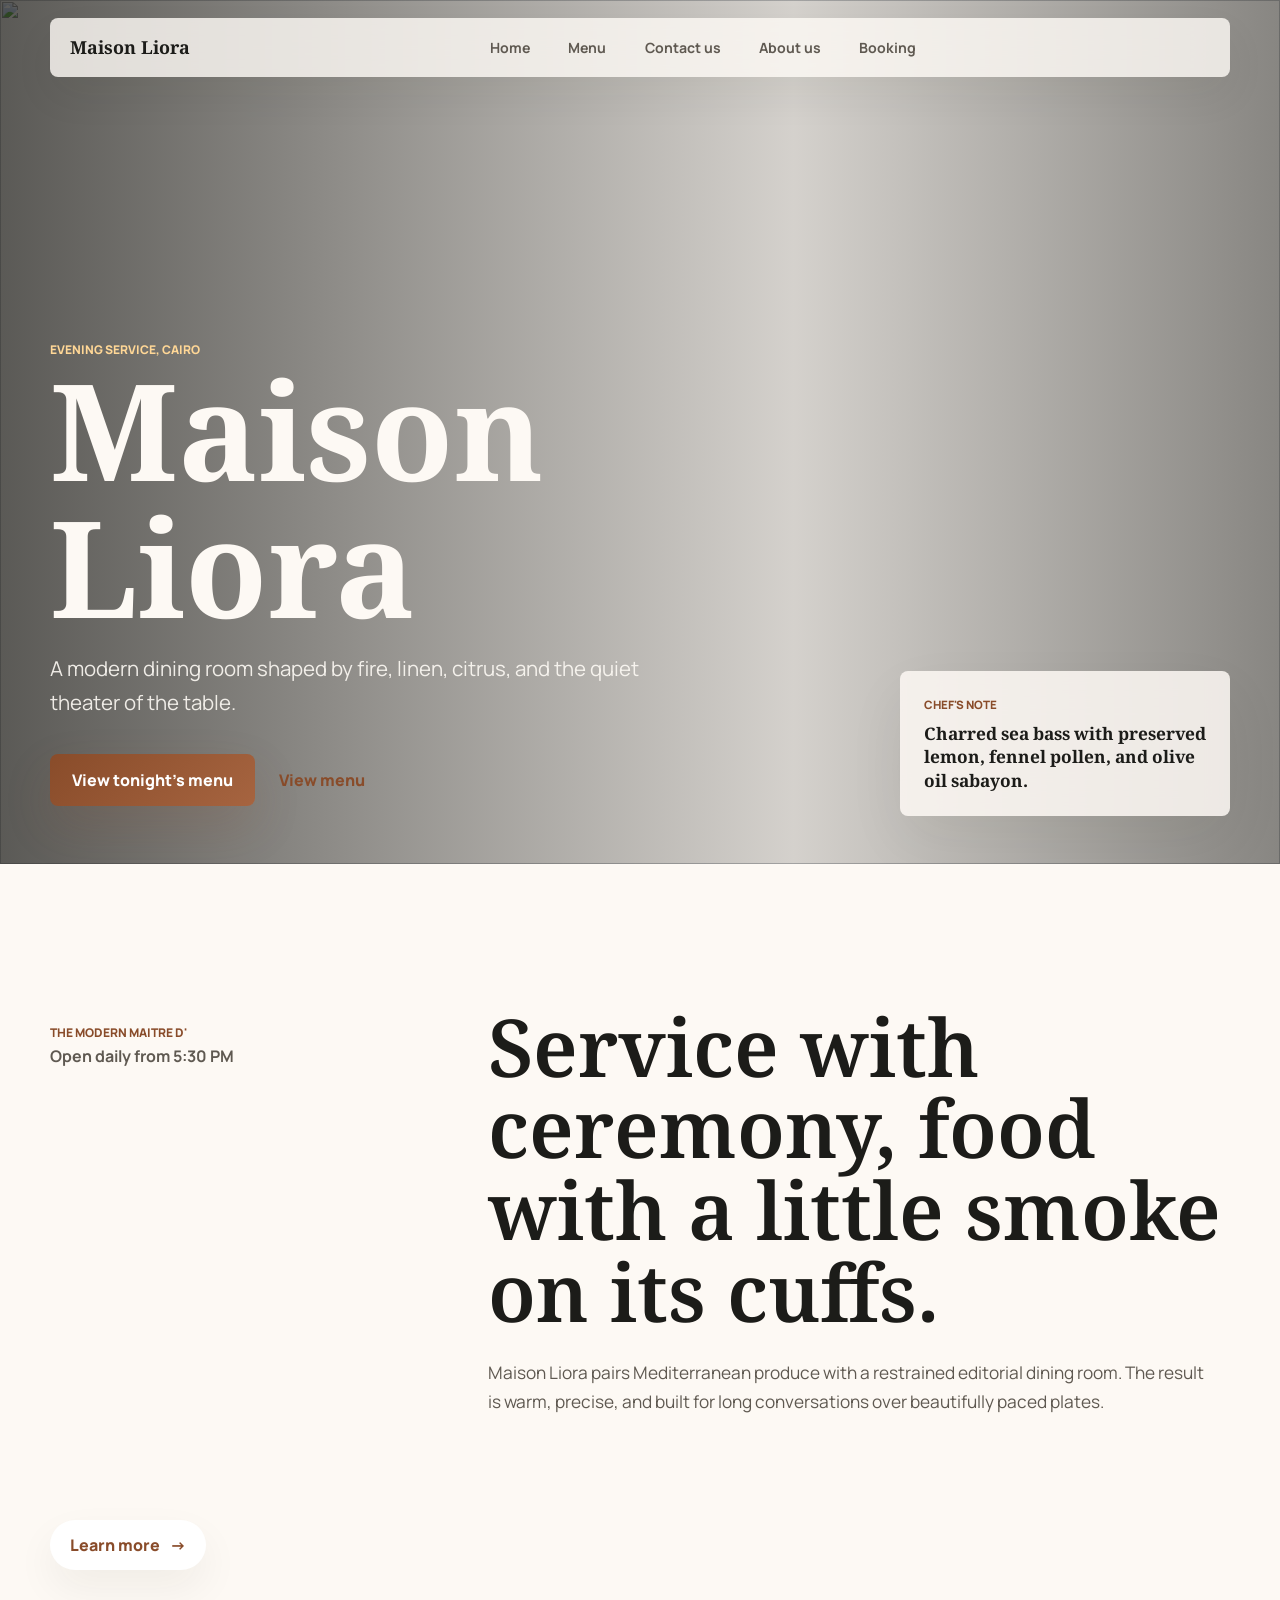
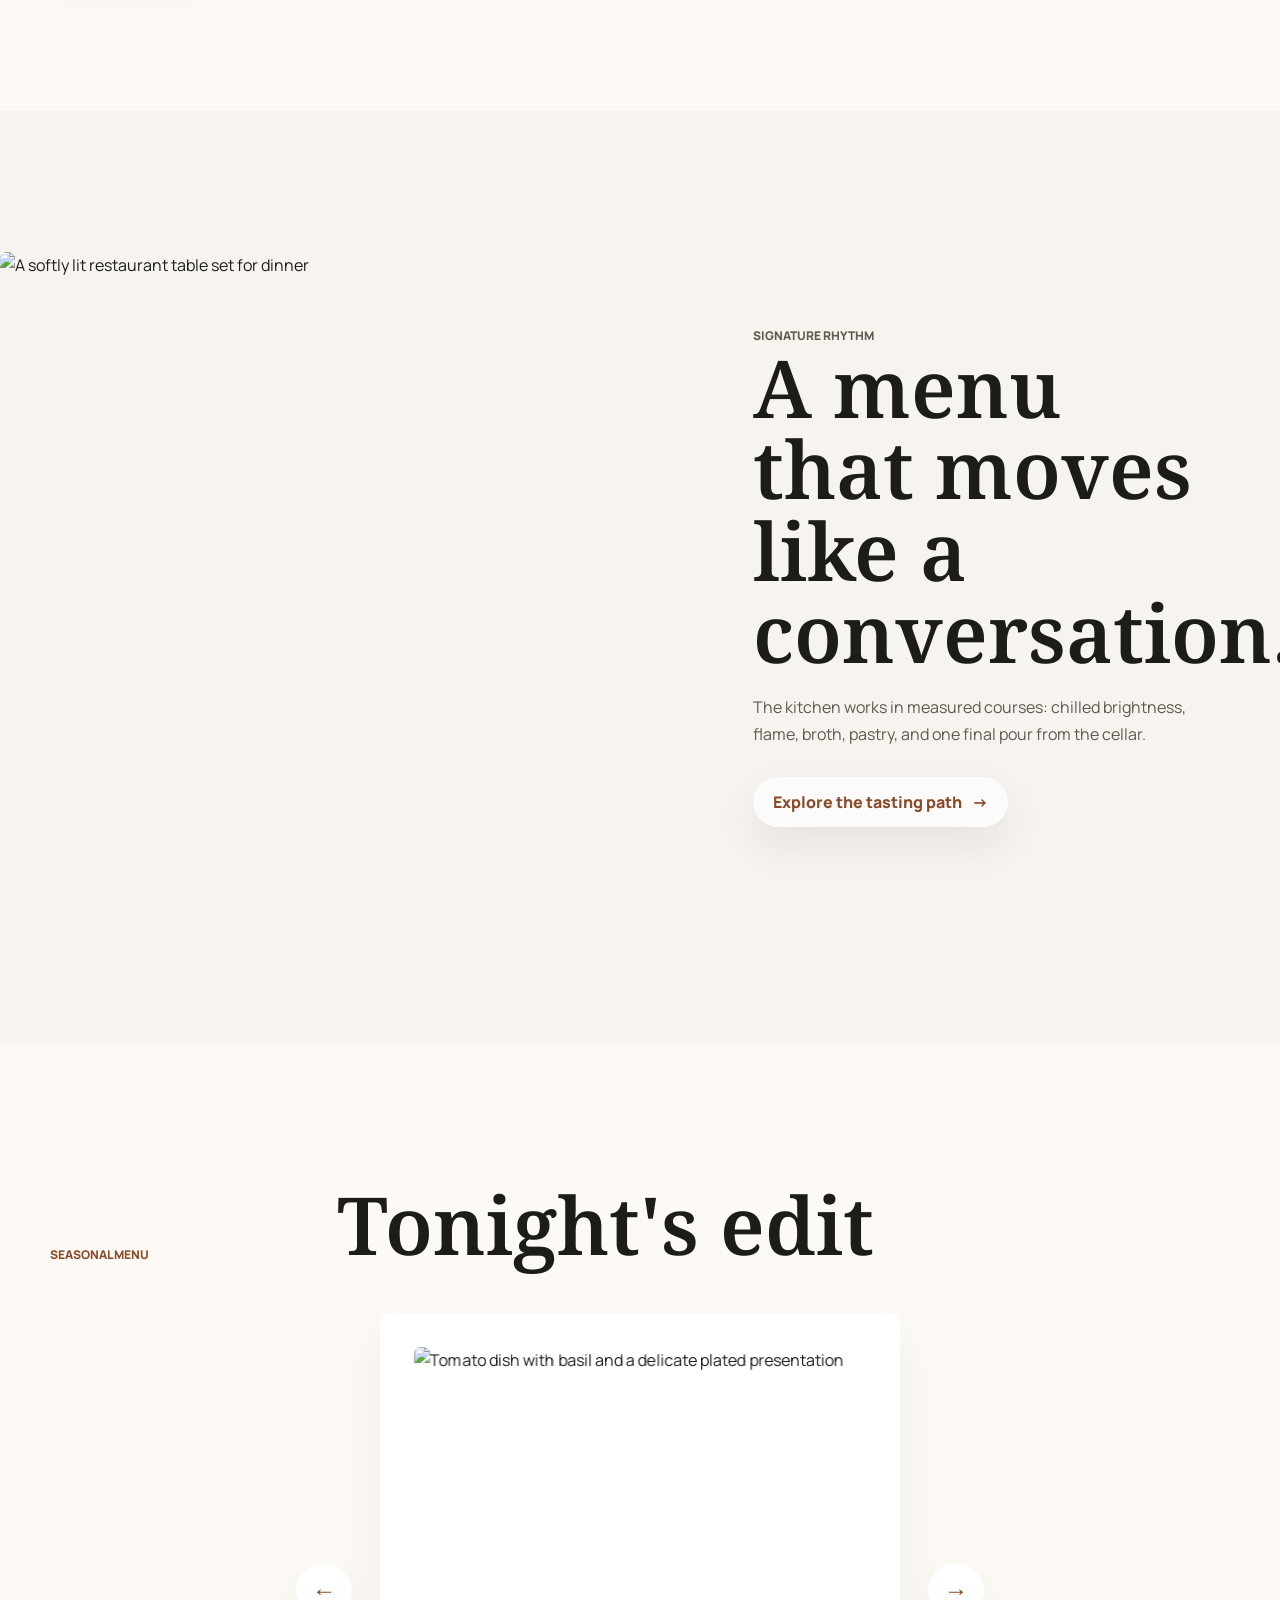
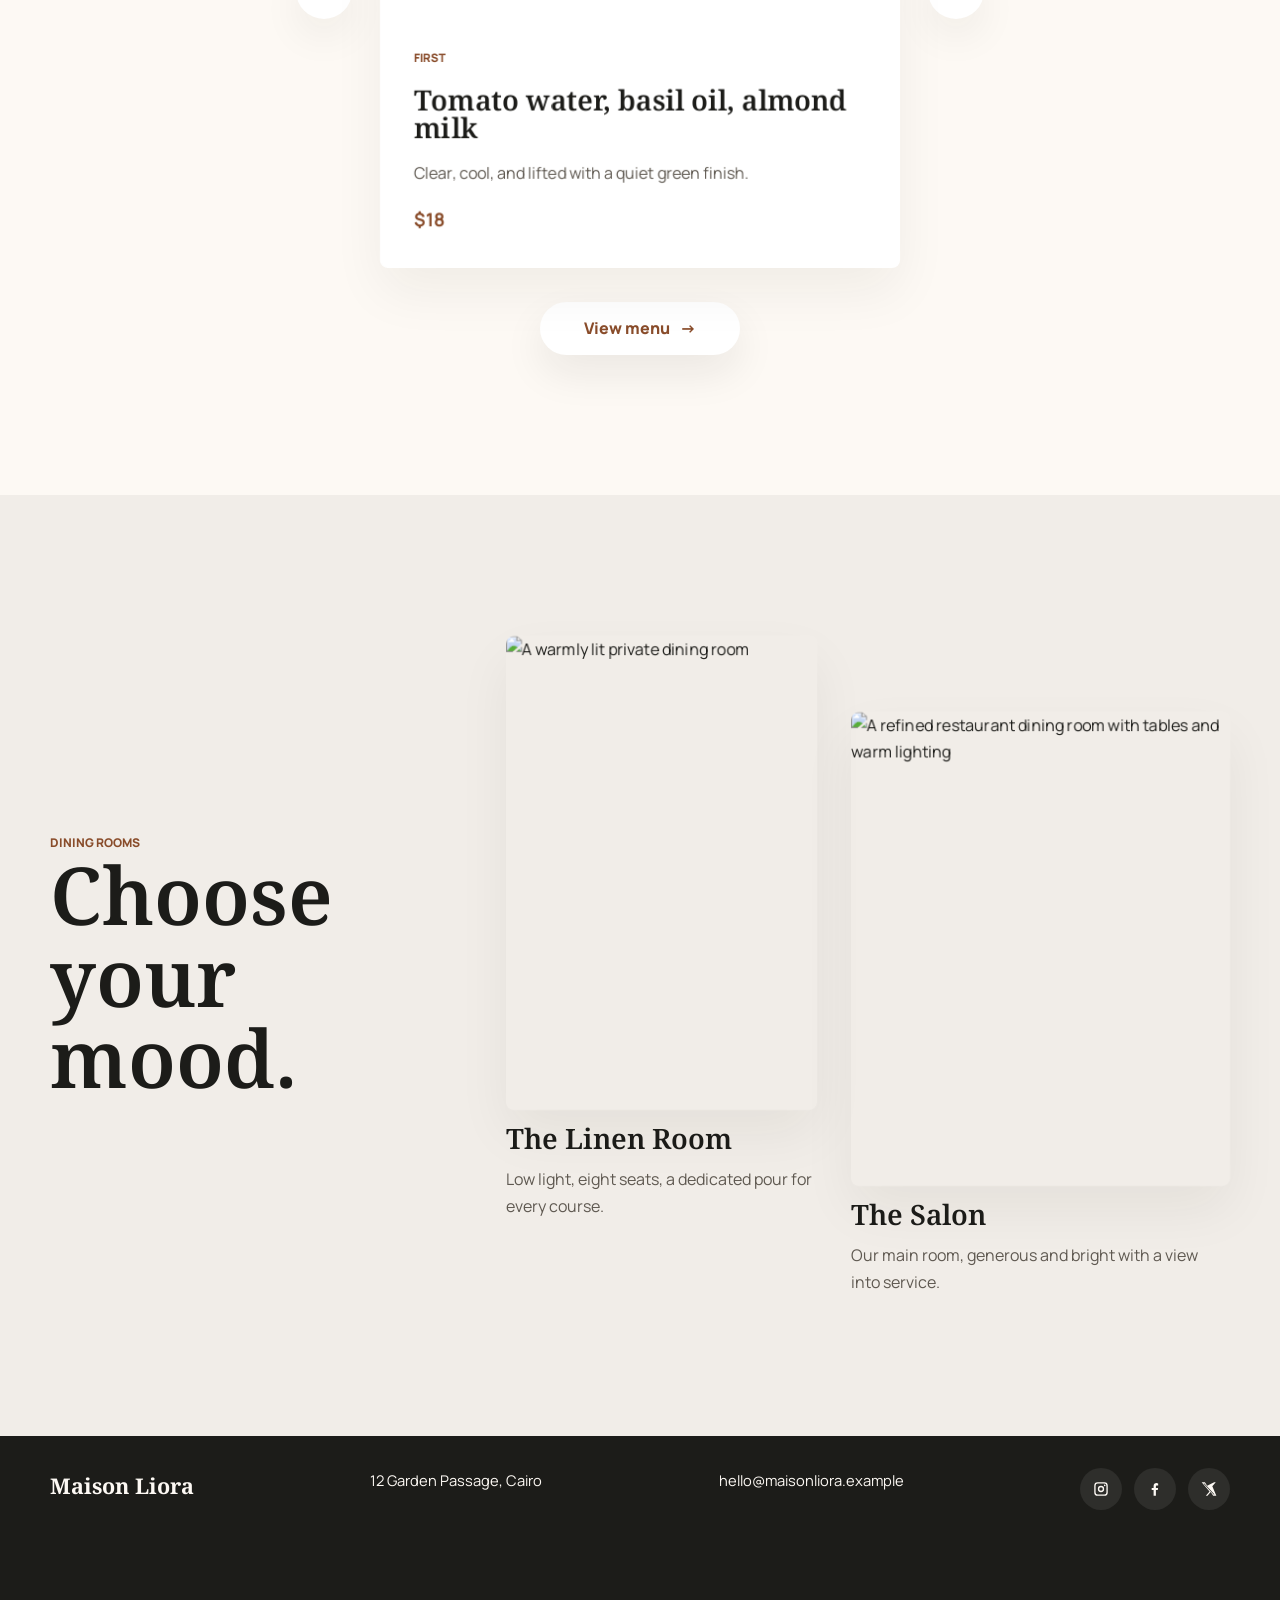
==== commit 139a36c3: "About Us Page" ====
--- a/index.html
+++ b/index.html
@@ -19,7 +19,7 @@
         <a href="#home">Home</a>
         <a href="#menu">Menu</a>
         <a href="#contact">Contact us</a>
-        <a href="#story">About us</a>
+        <a href="about.html">About us</a>
         <a href="#contact">Booking</a>
       </nav>
     </header>
--- a/style.css
+++ b/style.css
@@ -571,7 +571,18 @@
 }
 
 .menu-card.is-active {
-  animation: hero-copy-rise 0.35s ease;
+  transform-origin: center bottom;
+  will-change: opacity, transform;
+}
+
+.menu-card.is-entering-next {
+  animation: menu-card-slide-next 0.58s cubic-bezier(0.18, 0.78, 0.25, 1)
+    both;
+}
+
+.menu-card.is-entering-prev {
+  animation: menu-card-slide-prev 0.58s cubic-bezier(0.18, 0.78, 0.25, 1)
+    both;
 }
 
 .menu-card.is-muted {
@@ -731,6 +742,40 @@
   to {
     opacity: 1;
     transform: translateY(0);
+  }
+}
+
+@keyframes menu-card-slide-next {
+  from {
+    opacity: 0;
+    transform: translate3d(54px, 16px, 0) rotate(1.6deg) scale(0.97);
+  }
+
+  62% {
+    opacity: 1;
+    transform: translate3d(-6px, -2px, 0) rotate(-0.25deg) scale(1.01);
+  }
+
+  to {
+    opacity: 1;
+    transform: translate3d(0, 0, 0) rotate(0) scale(1);
+  }
+}
+
+@keyframes menu-card-slide-prev {
+  from {
+    opacity: 0;
+    transform: translate3d(-54px, 16px, 0) rotate(-1.6deg) scale(0.97);
+  }
+
+  62% {
+    opacity: 1;
+    transform: translate3d(6px, -2px, 0) rotate(0.25deg) scale(1.01);
+  }
+
+  to {
+    opacity: 1;
+    transform: translate3d(0, 0, 0) rotate(0) scale(1);
   }
 }
 
@@ -867,9 +912,397 @@
   font-family: "Noto Serif", Georgia, serif;
   font-weight: 700;
 }
+
+.about-header {
+  position: sticky;
+  top: 18px;
+  left: auto;
+  right: auto;
+  width: min(calc(100% - 32px), var(--max-width));
+  margin: 18px auto 0;
+  transform: none;
+}
+
+.about-section {
+  padding: clamp(72px, 10vw, 132px)
+    max(24px, calc((100vw - var(--max-width)) / 2));
+}
+
+.about-story {
+  display: grid;
+  grid-template-columns: minmax(0, 0.95fr) minmax(280px, 0.62fr);
+  gap: clamp(34px, 8vw, 104px);
+  align-items: end;
+  padding-top: clamp(58px, 8vw, 96px);
+}
+
+.about-copy {
+  max-width: 690px;
+}
+
+.about-copy h1 {
+  margin-top: 18px;
+  font-size: clamp(4.4rem, 9vw, 8rem);
+  font-style: italic;
+  font-weight: 500;
+}
+
+.about-copy h1 span {
+  color: var(--primary);
+}
+
+.about-copy p:not(.eyebrow),
+.origin-copy p,
+.craft-copy p {
+  max-width: 520px;
+  margin-top: 24px;
+  color: var(--on-surface-soft);
+}
+
+.portrait-frame {
+  overflow: hidden;
+  aspect-ratio: 4 / 5;
+  border-radius: var(--radius);
+  box-shadow: 0 24px 58px rgba(28, 28, 25, 0.12);
+}
+
+.portrait-frame img,
+.origin-gallery img,
+.craft-grid img {
+  transform: scale(1.04);
+  transition:
+    transform 0.8s cubic-bezier(0.2, 0.75, 0.22, 1),
+    filter 0.45s ease,
+    box-shadow 0.45s ease;
+}
+
+.chef-philosophy {
+  position: relative;
+  display: grid;
+  justify-items: center;
+  background: var(--surface-low);
+  text-align: center;
+}
+
+.quote-mark {
+  position: absolute;
+  color: rgba(137, 76, 42, 0.08);
+  font-family: "Noto Serif", Georgia, serif;
+  font-size: clamp(8rem, 18vw, 15rem);
+  line-height: 1;
+  transform: translateY(-18%);
+}
+
+.chef-symbol {
+  position: relative;
+  z-index: 1;
+  display: grid;
+  width: 42px;
+  height: 42px;
+  place-items: center;
+  margin-bottom: 18px;
+  color: var(--primary);
+  border: 1px solid rgba(137, 76, 42, 0.26);
+  border-radius: 999px;
+  font-family: "Noto Serif", Georgia, serif;
+  font-size: 0.72rem;
+  font-weight: 700;
+}
+
+.chef-philosophy h2,
+.origin h2,
+.craft h2,
+.about-cta h2 {
+  font-size: clamp(2.8rem, 6vw, 5.3rem);
+}
+
+.chef-philosophy blockquote {
+  max-width: 650px;
+  margin: 26px 0 0;
+  color: var(--on-surface-soft);
+  font-family: "Noto Serif", Georgia, serif;
+  font-size: clamp(1.3rem, 2.5vw, 2rem);
+  font-style: italic;
+  line-height: 1.45;
+}
+
+.chef-credit {
+  margin-top: 38px;
+  color: var(--primary);
+  font-size: 0.76rem;
+  font-weight: 900;
+  text-transform: uppercase;
+}
+
+.chef-role {
+  color: var(--on-surface-soft);
+  font-size: 0.76rem;
+  font-weight: 700;
+  text-transform: uppercase;
+}
+
+.origin {
+  display: grid;
+  grid-template-columns: minmax(290px, 0.82fr) minmax(0, 1fr);
+  gap: clamp(34px, 8vw, 96px);
+  align-items: center;
+}
+
+.origin-copy {
+  max-width: 600px;
+}
+
+.origin-stats {
+  display: grid;
+  grid-template-columns: repeat(2, minmax(0, 1fr));
+  gap: 22px;
+  margin-top: 32px;
+}
+
+.origin-stats article {
+  display: grid;
+  gap: 7px;
+}
+
+.origin-stats strong {
+  color: var(--primary);
+  font-family: "Noto Serif", Georgia, serif;
+  font-size: 1.8rem;
+  line-height: 1;
+}
+
+.origin-stats span {
+  color: var(--on-surface-soft);
+  font-size: 0.86rem;
+  line-height: 1.45;
+}
+
+.origin-gallery {
+  display: grid;
+  gap: 22px;
+}
+
+.origin-gallery img:first-child {
+  aspect-ratio: 5 / 4;
+}
+
+.origin-gallery img:last-child {
+  aspect-ratio: 16 / 9;
+}
+
+.origin-gallery img,
+.craft-grid img {
+  border-radius: var(--radius);
+  box-shadow: 0 22px 52px rgba(28, 28, 25, 0.1);
+}
+
+.portrait-frame:hover img,
+.origin-gallery img:hover,
+.craft-grid img:hover {
+  filter: saturate(1.08) contrast(1.04);
+  transform: scale(1.09);
+}
+
+.craft {
+  display: grid;
+  grid-template-columns: minmax(260px, 0.72fr) minmax(0, 1.2fr);
+  gap: clamp(34px, 8vw, 100px);
+  align-items: start;
+  background: var(--surface-low);
+}
+
+.craft-copy {
+  position: sticky;
+  top: 130px;
+}
+
+.food-word {
+  position: relative;
+  display: inline-block;
+  color: var(--primary);
+  font-style: italic;
+}
+
+.food-word::after {
+  position: absolute;
+  right: -0.08em;
+  bottom: -0.16em;
+  left: 0.02em;
+  height: 0.18em;
+  background:
+    radial-gradient(circle at 8% 55%, var(--primary) 0 8%, transparent 9%),
+    linear-gradient(90deg, var(--primary), var(--primary-container));
+  border-radius: 999px 48% 999px 40%;
+  content: "";
+  opacity: 0.86;
+  transform: rotate(-2deg);
+  transform-origin: left center;
+}
+
+.food-word::before {
+  position: absolute;
+  right: -0.28em;
+  top: -0.16em;
+  color: var(--primary-container);
+  content: "\2022";
+  font-family: "Manrope", Arial, sans-serif;
+  font-size: 0.28em;
+  line-height: 1;
+}
+
+.craft-grid {
+  display: grid;
+  gap: 22px;
+}
+
+.craft-grid img:nth-child(1) {
+  aspect-ratio: 16 / 10;
+}
+
+.craft-grid img:nth-child(2) {
+  aspect-ratio: 4 / 3;
+}
+
+.craft-grid img:nth-child(3) {
+  aspect-ratio: 16 / 9;
+}
+
+.about-cta {
+  display: grid;
+  justify-items: center;
+  gap: 28px;
+  text-align: center;
+}
+
+.about-cta h2 {
+  max-width: 650px;
+}
+
+[data-reveal] {
+  opacity: 0;
+  transform: translate3d(0, 34px, 0);
+  transition:
+    opacity 0.8s cubic-bezier(0.2, 0.75, 0.22, 1),
+    transform 0.8s cubic-bezier(0.2, 0.75, 0.22, 1);
+  will-change: opacity, transform;
+}
+
+[data-reveal].is-visible {
+  opacity: 1;
+  transform: translate3d(0, 0, 0);
+}
+
+.about-story .eyebrow,
+.about-story h1,
+.about-story p,
+.chef-symbol,
+.chef-philosophy h2,
+.chef-philosophy blockquote,
+.chef-credit,
+.chef-role,
+.about-cta h2,
+.about-cta .button {
+  opacity: 0;
+  transform: translateY(18px);
+}
+
+.is-visible .eyebrow,
+.is-visible h1,
+.is-visible p,
+.is-visible .chef-symbol,
+.is-visible h2,
+.is-visible blockquote,
+.is-visible .chef-credit,
+.is-visible .chef-role,
+.is-visible .button {
+  animation: about-line-rise 0.72s cubic-bezier(0.2, 0.75, 0.22, 1) forwards;
+}
+
+.is-visible h1,
+.is-visible h2 {
+  animation-delay: 0.1s;
+}
+
+.is-visible p,
+.is-visible blockquote {
+  animation-delay: 0.2s;
+}
+
+.is-visible .button,
+.is-visible .chef-credit {
+  animation-delay: 0.3s;
+}
+
+@keyframes about-line-rise {
+  to {
+    opacity: 1;
+    transform: translateY(0);
+  }
+}
 /*Adham*/
 
 @media (max-width: 700px) {
+  .site-header {
+    position: sticky;
+    top: 0;
+    left: auto;
+    width: 100%;
+    grid-template-columns: 1fr auto;
+    margin: 0;
+    border-radius: 0;
+    transform: none;
+  }
+
+  .main-nav {
+    grid-column: 1 / -1;
+    justify-content: flex-start;
+    gap: 18px;
+    overflow-x: auto;
+    padding-bottom: 2px;
+    font-size: 0.78rem;
+  }
+
+  h1 {
+    font-size: clamp(4rem, 18vw, 6.2rem);
+  }
+
+  h2 {
+    font-size: clamp(3rem, 13vw, 4.8rem);
+  }
+
+  .hero {
+    min-height: 92vh;
+    padding-top: 132px;
+  }
+
+  .hero-note {
+    position: relative;
+    right: auto;
+    bottom: auto;
+    width: 100%;
+    margin-top: 34px;
+  }
+
+  .intro,
+  .feature-band,
+  .section-heading,
+  .rooms,
+  .room-list,
+  .about-story,
+  .origin,
+  .craft {
+    grid-template-columns: 1fr;
+  }
+
+  .feature-image {
+    min-height: 340px;
+    margin-left: 0;
+  }
+
+  .room-list article:first-child {
+    margin-bottom: 0;
+  }
+
   .menu-slider {
     grid-template-columns: 1fr;
     justify-items: center;
@@ -886,4 +1319,24 @@
   .menu-arrow:last-of-type {
     order: 3;
   }
-}
+
+  .about-story {
+    padding-top: 52px;
+  }
+
+  .about-copy h1 {
+    font-size: clamp(4rem, 17vw, 5.8rem);
+  }
+
+  .portrait-frame {
+    max-width: 360px;
+  }
+
+  .origin-stats {
+    grid-template-columns: 1fr;
+  }
+
+  .craft-copy {
+    position: static;
+  }
+}
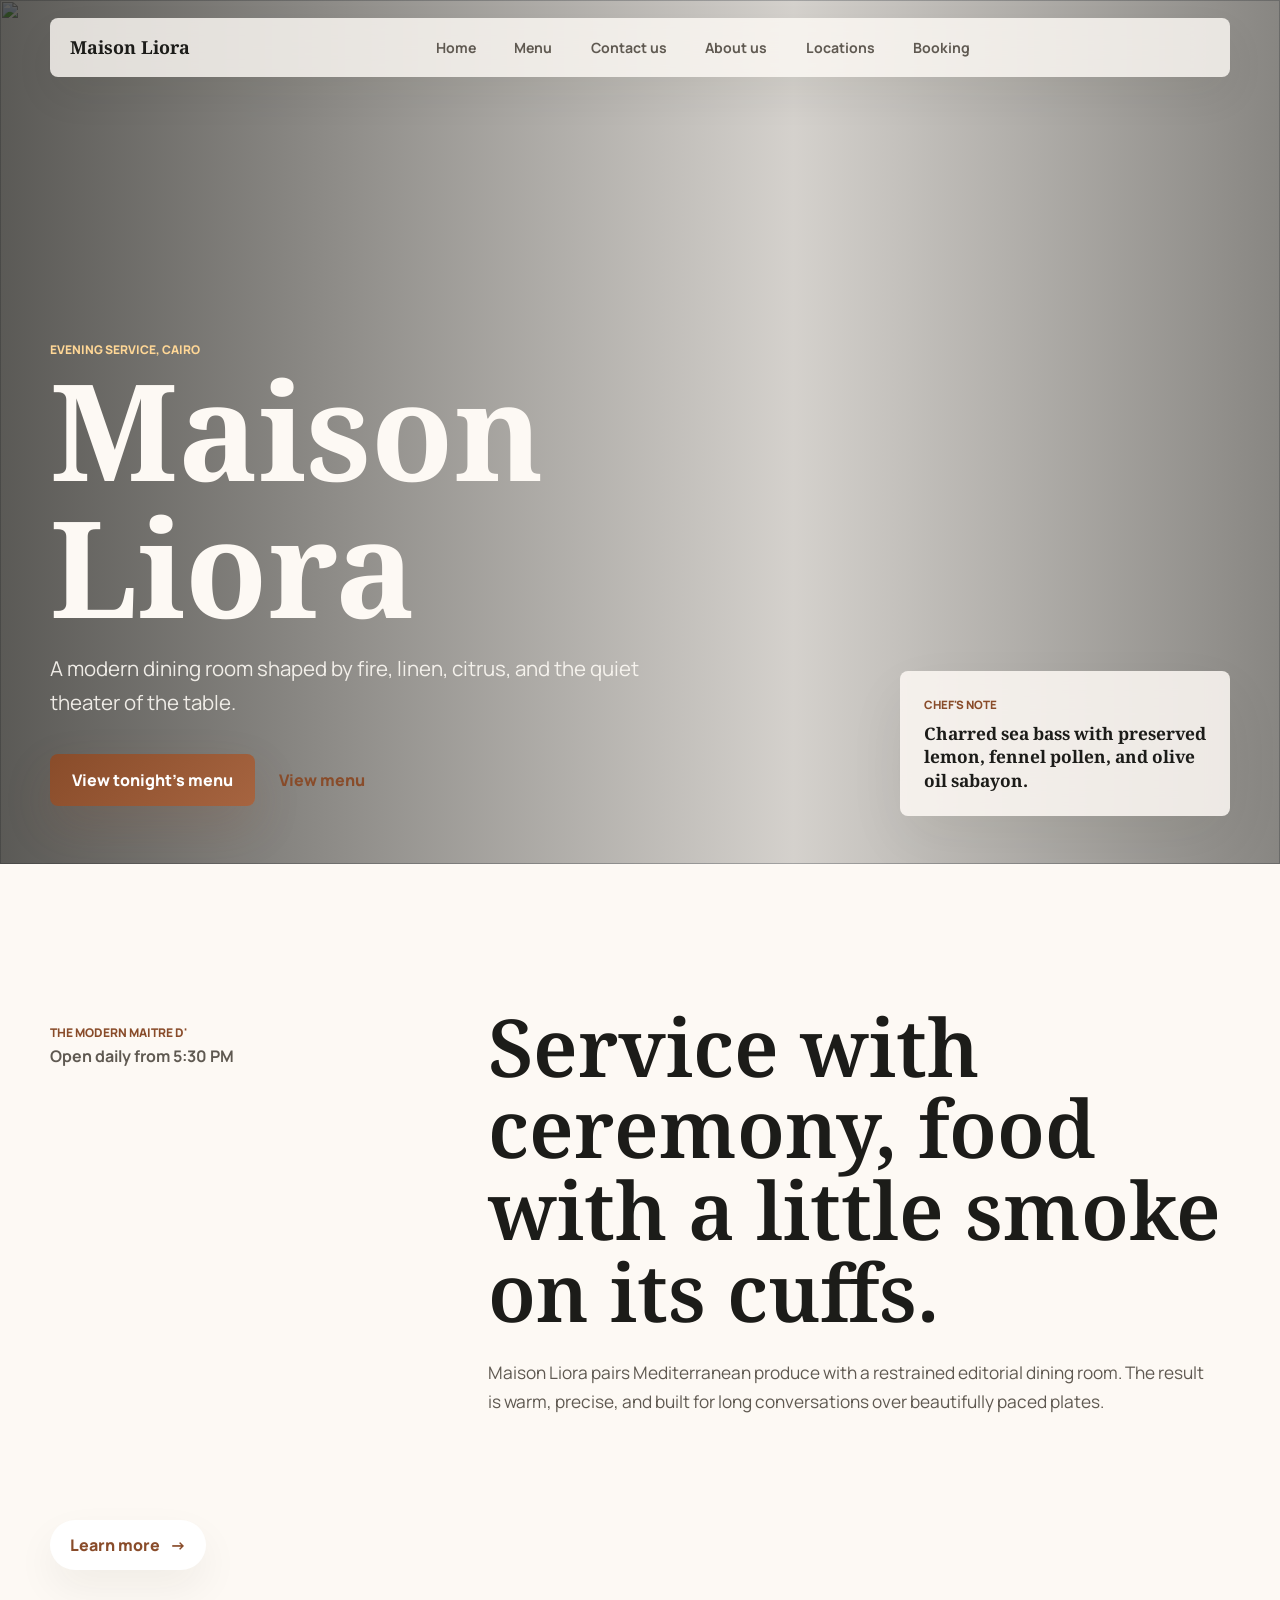
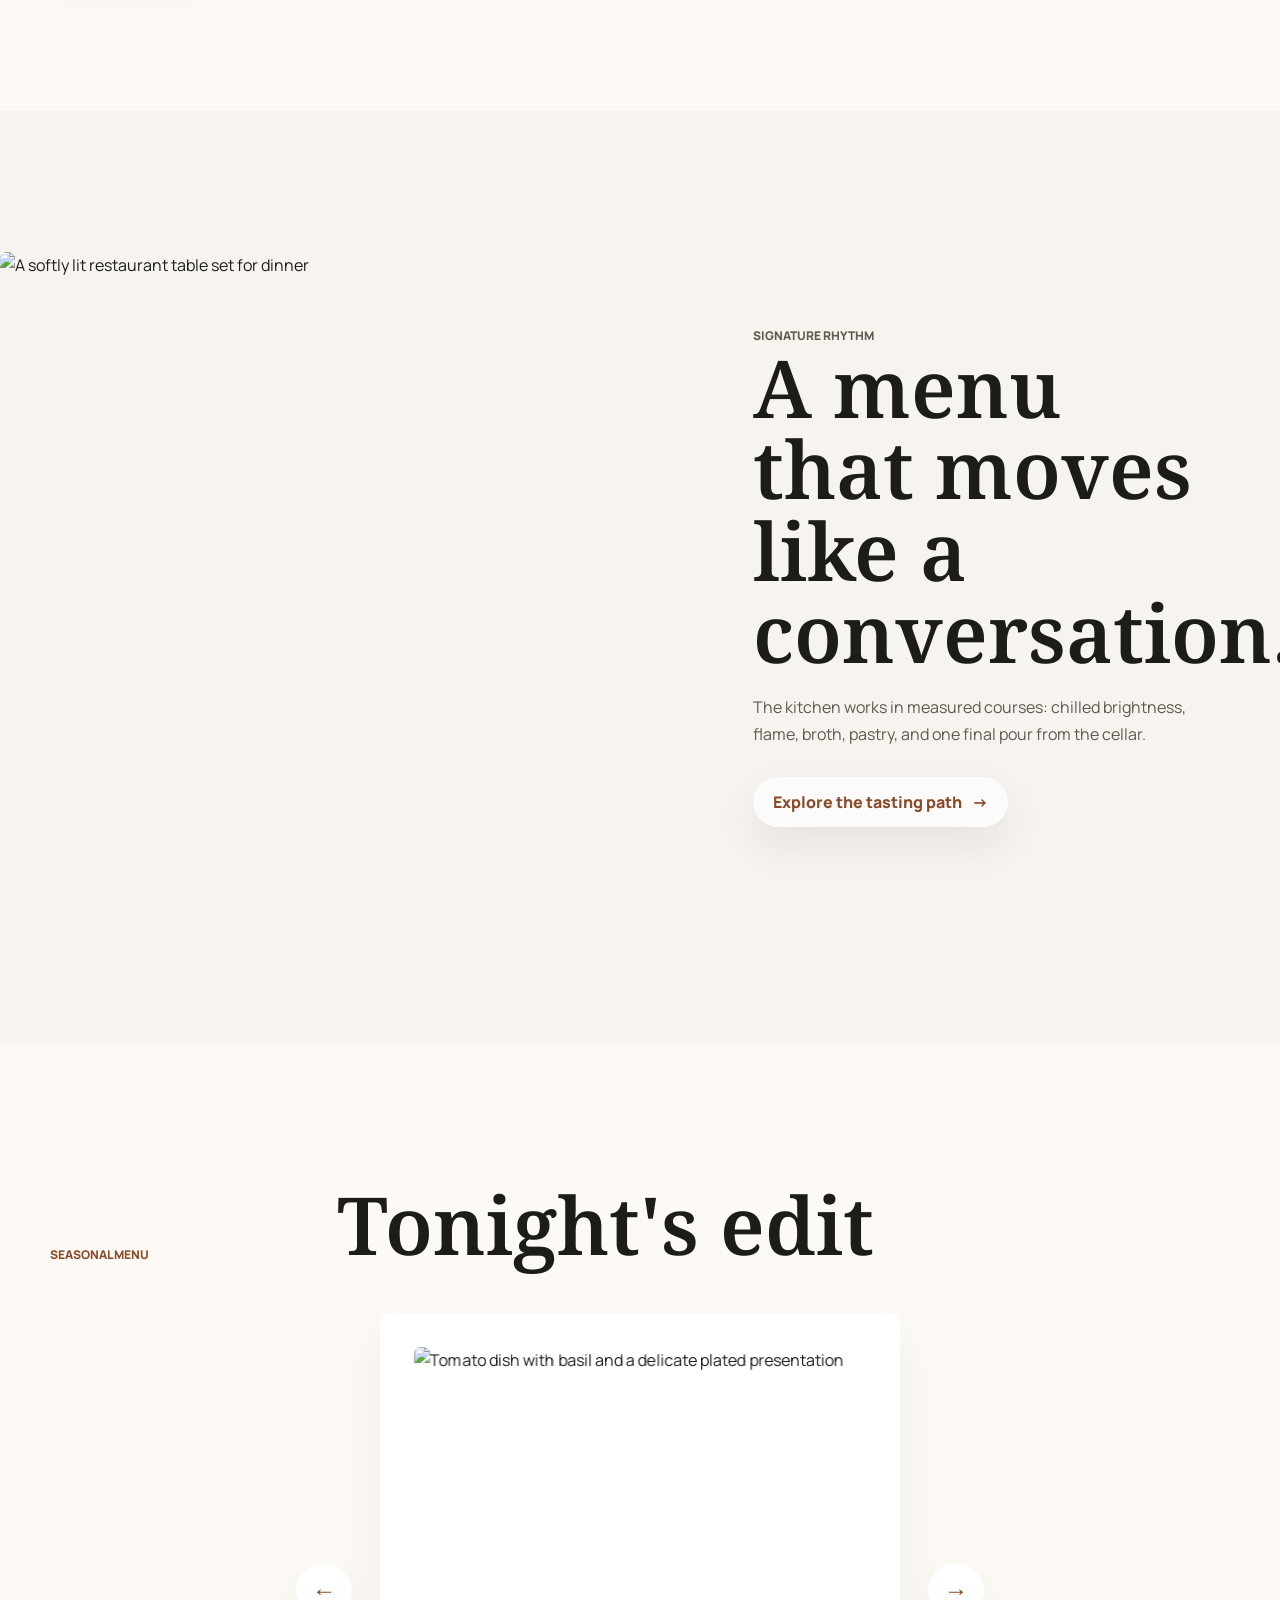
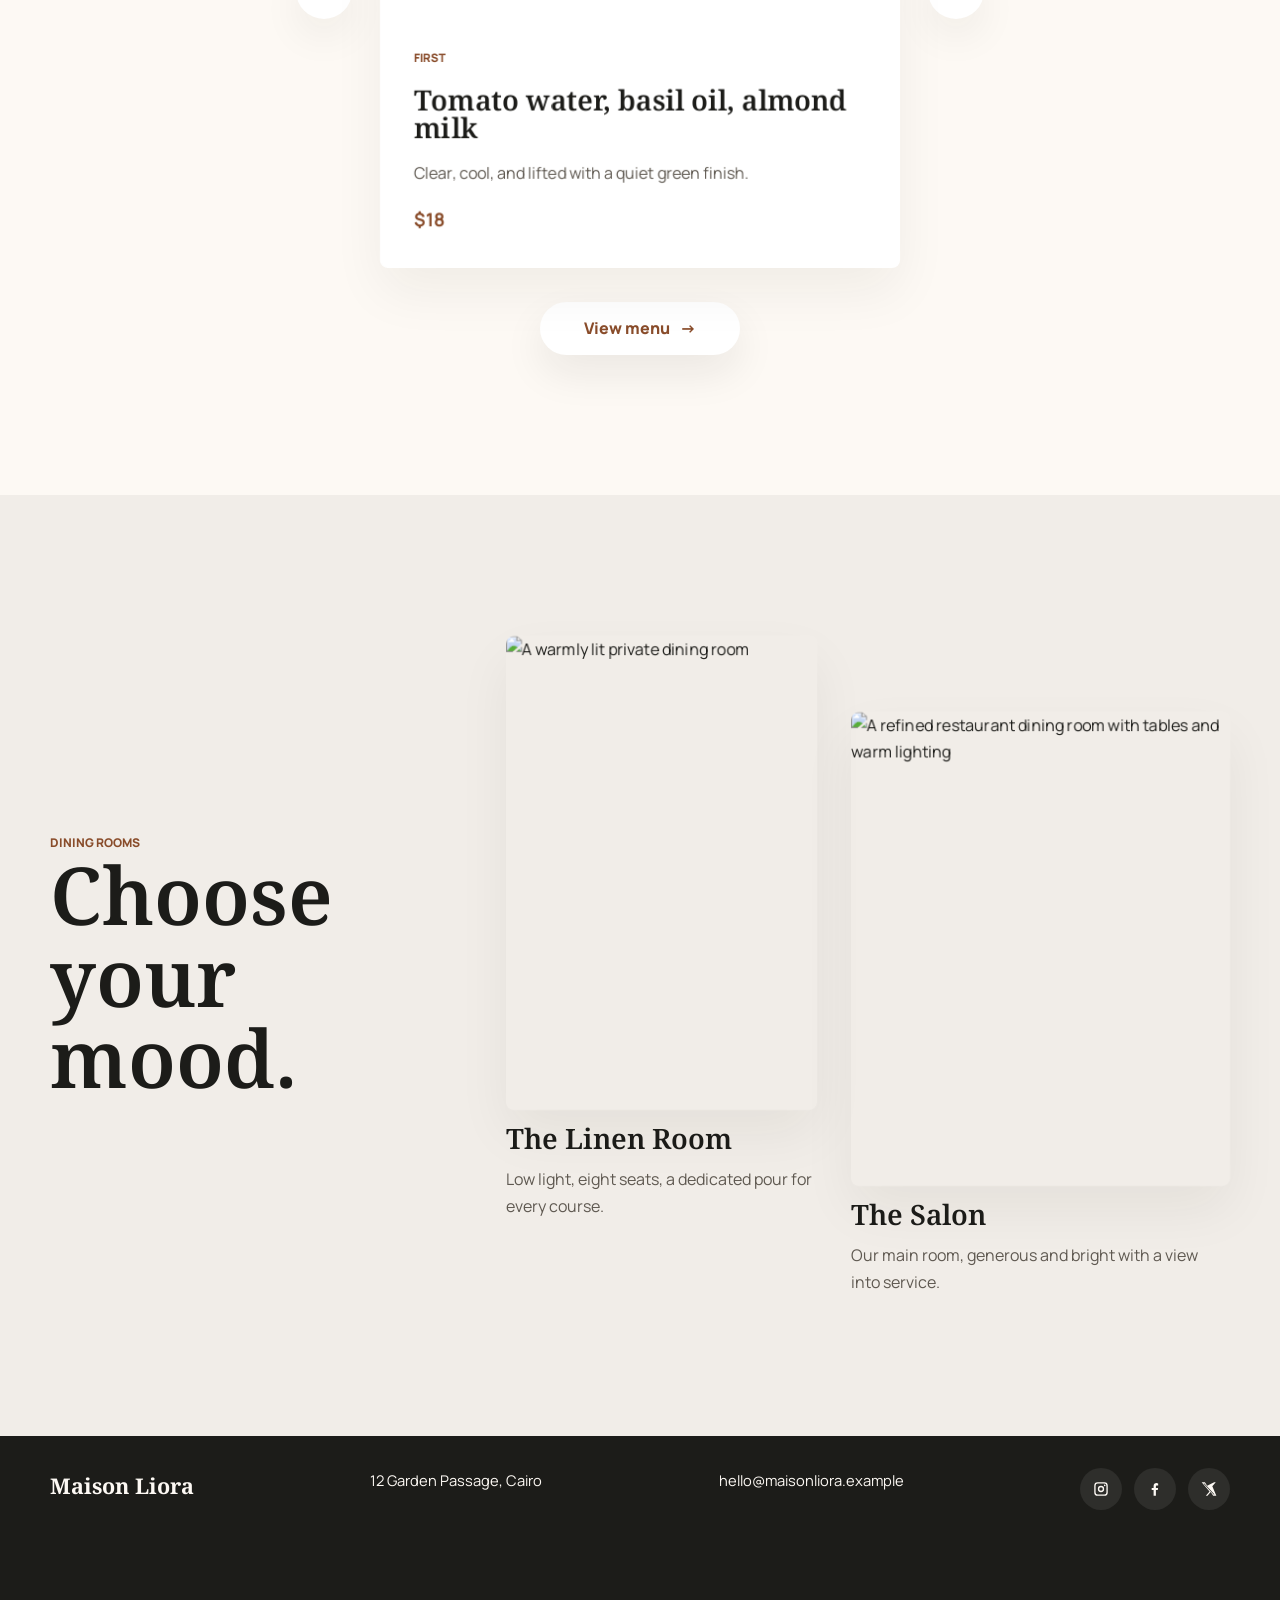
==== commit 8438f3b8: "Final" ====
--- a/index.html
+++ b/index.html
@@ -17,10 +17,11 @@
       <a class="brand" href="#home">Maison Liora</a>
       <nav class="main-nav" aria-label="Primary navigation">
         <a href="#home">Home</a>
-        <a href="#menu">Menu</a>
-        <a href="#contact">Contact us</a>
+        <a href="menu.html">Menu</a>
+        <a href="contact.html">Contact us</a>
         <a href="about.html">About us</a>
-        <a href="#contact">Booking</a>
+        <a href="locations.html">Locations</a>
+        <a href="reservations.html">Booking</a>
       </nav>
     </header>
 
@@ -40,10 +41,10 @@
             theater of the table.
           </p>
           <div class="hero-actions">
-            <a class="button button-primary" href="#menu"
+            <a class="button button-primary" href="menu.html"
               >View tonight's menu</a
             >
-            <a class="button button-tertiary" href="#menu">View menu</a>
+            <a class="button button-tertiary" href="menu.html">View menu</a>
           </div>
         </div>
         <aside class="hero-note" aria-label="Today's recommendation">
@@ -93,7 +94,7 @@
             The kitchen works in measured courses: chilled brightness, flame,
             broth, pastry, and one final pour from the cellar.
           </p>
-          <a class="text-link" href="#menu">Explore the tasting path</a>
+          <a class="text-link" href="menu.html">Explore the tasting path</a>
         </div>
       </section>
 
@@ -180,7 +181,7 @@
         </div>
 
         <div class="menu-actions">
-          <a href="" class="button menu-cta-button">View menu</a>
+          <a href="menu.html" class="button menu-cta-button">View menu</a>
         </div>
       </section>
 
@@ -245,3 +246,4 @@
     <script src="script.js"></script>
   </body>
 </html>
+
--- a/style.css
+++ b/style.css
@@ -779,17 +779,6 @@
   }
 }
 
-@media (prefers-reduced-motion: reduce) {
-  *,
-  *::before,
-  *::after {
-    scroll-behavior: auto !important;
-    animation-duration: 0.001ms !important;
-    animation-iteration-count: 1 !important;
-    transition-duration: 0.001ms !important;
-  }
-}
-
 .reserve {
   display: grid;
   grid-template-columns: minmax(0, 0.9fr) minmax(340px, 0.86fr);
@@ -821,7 +810,8 @@
 }
 
 input,
-select {
+select,
+textarea {
   width: 100%;
   min-height: 54px;
   padding: 12px 14px;
@@ -831,14 +821,24 @@
   box-shadow: inset 0 -1px 0 rgba(120, 113, 104, 0.16);
   border-radius: var(--radius) var(--radius) 0 0;
   font: inherit;
+  transition:
+    background 0.22s ease,
+    box-shadow 0.22s ease,
+    transform 0.22s ease;
 }
 
 input:focus,
-select:focus {
+select:focus,
+textarea:focus {
   outline: 0;
   box-shadow:
     inset 0 -2px 0 var(--primary),
     0 10px 30px rgba(137, 76, 42, 0.08);
+}
+
+textarea {
+  min-height: 112px;
+  resize: vertical;
 }
 
 .site-footer {
@@ -1182,8 +1182,8 @@
   opacity: 0;
   transform: translate3d(0, 34px, 0);
   transition:
-    opacity 0.8s cubic-bezier(0.2, 0.75, 0.22, 1),
-    transform 0.8s cubic-bezier(0.2, 0.75, 0.22, 1);
+    opacity 0.9s cubic-bezier(0.2, 0.75, 0.22, 1),
+    transform 0.9s cubic-bezier(0.2, 0.75, 0.22, 1);
   will-change: opacity, transform;
 }
 
@@ -1239,104 +1239,1333 @@
     transform: translateY(0);
   }
 }
-/*Adham*/
-
-@media (max-width: 700px) {
-  .site-header {
-    position: sticky;
-    top: 0;
-    left: auto;
-    width: 100%;
-    grid-template-columns: 1fr auto;
-    margin: 0;
-    border-radius: 0;
-    transform: none;
-  }
-
-  .main-nav {
-    grid-column: 1 / -1;
-    justify-content: flex-start;
-    gap: 18px;
-    overflow-x: auto;
-    padding-bottom: 2px;
-    font-size: 0.78rem;
-  }
-
-  h1 {
-    font-size: clamp(4rem, 18vw, 6.2rem);
-  }
-
-  h2 {
-    font-size: clamp(3rem, 13vw, 4.8rem);
-  }
-
-  .hero {
-    min-height: 92vh;
-    padding-top: 132px;
-  }
-
-  .hero-note {
-    position: relative;
-    right: auto;
-    bottom: auto;
-    width: 100%;
-    margin-top: 34px;
-  }
-
-  .intro,
-  .feature-band,
-  .section-heading,
-  .rooms,
-  .room-list,
-  .about-story,
-  .origin,
-  .craft {
-    grid-template-columns: 1fr;
-  }
-
-  .feature-image {
-    min-height: 340px;
-    margin-left: 0;
-  }
-
-  .room-list article:first-child {
-    margin-bottom: 0;
-  }
-
-  .menu-slider {
-    grid-template-columns: 1fr;
-    justify-items: center;
-  }
-
-  .menu-card-wrap {
-    order: 1;
-  }
-
-  .menu-arrow:first-of-type {
-    order: 2;
-  }
-
-  .menu-arrow:last-of-type {
-    order: 3;
-  }
-
-  .about-story {
-    padding-top: 52px;
-  }
-
-  .about-copy h1 {
-    font-size: clamp(4rem, 17vw, 5.8rem);
-  }
-
-  .portrait-frame {
-    max-width: 360px;
-  }
-
-  .origin-stats {
-    grid-template-columns: 1fr;
-  }
-
-  .craft-copy {
-    position: static;
-  }
-}
+
+.reservation-hero {
+  display: grid;
+  grid-template-columns: minmax(280px, 0.72fr) minmax(0, 1.2fr);
+  gap: clamp(36px, 8vw, 96px);
+  align-items: center;
+  padding-top: clamp(58px, 8vw, 96px);
+}
+
+.reservation-hero-copy h1 {
+  margin-top: 22px;
+  font-size: clamp(5rem, 10vw, 8.8rem);
+  font-weight: 500;
+  line-height: 0.92;
+}
+
+.reservation-hero-copy h1 span {
+  display: block;
+  color: var(--primary);
+  font-style: italic;
+}
+
+.reservation-hero-copy p:not(.eyebrow) {
+  max-width: 510px;
+  margin-top: 30px;
+  color: var(--on-surface-soft);
+  font-size: 1.08rem;
+}
+
+.reservation-hero-media {
+  position: relative;
+  min-height: clamp(360px, 44vw, 540px);
+  overflow: visible;
+}
+
+.reservation-hero-media > img {
+  border-radius: var(--radius);
+  box-shadow: 0 24px 58px rgba(28, 28, 25, 0.12);
+  transform: scale(1.03);
+  transition:
+    transform 1.2s cubic-bezier(0.2, 0.75, 0.22, 1),
+    filter 0.45s ease;
+}
+
+.reservation-hero-media.is-visible > img {
+  animation: reservation-photo-settle 1.2s cubic-bezier(0.2, 0.75, 0.22, 1)
+    forwards;
+}
+
+.reservation-hero-media:hover > img,
+.private-room-card:hover img {
+  filter: saturate(1.08) contrast(1.04);
+  transform: scale(1.07);
+}
+
+.reservation-feature {
+  position: absolute;
+  bottom: -48px;
+  left: clamp(-38px, -4vw, -18px);
+  width: min(330px, 72%);
+  padding: 30px;
+  background: var(--surface-lowest);
+  box-shadow: 0 24px 58px rgba(28, 28, 25, 0.1);
+  border-radius: var(--radius);
+}
+
+.reservation-feature.is-visible {
+  animation: reservation-card-float 5.8s ease-in-out 0.85s infinite alternate;
+}
+
+.reservation-feature span {
+  color: var(--primary);
+  font-family: "Noto Serif", Georgia, serif;
+  font-size: 1.6rem;
+  line-height: 1;
+}
+
+.reservation-feature h2 {
+  margin-top: 16px;
+  font-size: 1.55rem;
+}
+
+.reservation-feature p {
+  margin-top: 12px;
+  color: var(--on-surface-soft);
+  font-size: 0.92rem;
+  line-height: 1.55;
+}
+
+.reservation-layout {
+  display: grid;
+  grid-template-columns: minmax(250px, 0.52fr) minmax(0, 1.15fr);
+  gap: clamp(34px, 6vw, 72px);
+  align-items: start;
+  padding-top: clamp(80px, 12vw, 150px);
+}
+
+.reservation-side {
+  display: grid;
+  gap: 46px;
+}
+
+.policy-card {
+  display: grid;
+  gap: 30px;
+  padding: clamp(26px, 4vw, 42px);
+  background: var(--surface-low);
+  border-radius: var(--radius);
+}
+
+.policy-card h2 {
+  font-size: 2.1rem;
+}
+
+.policy-card article {
+  display: grid;
+  grid-template-columns: 36px 1fr;
+  gap: 14px;
+}
+
+.policy-card article.is-visible > span {
+  animation: policy-dot-pop 0.58s cubic-bezier(0.2, 0.75, 0.22, 1) both;
+}
+
+.policy-card article > span {
+  display: grid;
+  width: 26px;
+  height: 26px;
+  place-items: center;
+  margin-top: 2px;
+  background: var(--primary);
+  color: var(--on-primary);
+  border-radius: 999px;
+  font-size: 0.68rem;
+  font-weight: 900;
+}
+
+.policy-card h3 {
+  font-family: "Manrope", Arial, sans-serif;
+  font-size: 1rem;
+  line-height: 1.3;
+}
+
+.policy-card p {
+  margin-top: 5px;
+  color: var(--on-surface-soft);
+  font-size: 0.88rem;
+  line-height: 1.45;
+}
+
+.private-room-card {
+  position: relative;
+  min-height: 320px;
+  overflow: hidden;
+  color: var(--surface);
+  border-radius: var(--radius);
+  box-shadow: 0 24px 58px rgba(28, 28, 25, 0.11);
+}
+
+.private-room-card img {
+  transform: scale(1.03);
+  transition:
+    transform 0.8s cubic-bezier(0.2, 0.75, 0.22, 1),
+    filter 0.45s ease;
+}
+
+.private-room-card::after {
+  position: absolute;
+  inset: 0;
+  background: linear-gradient(
+    180deg,
+    rgba(28, 28, 25, 0.08),
+    rgba(28, 28, 25, 0.72)
+  );
+  content: "";
+}
+
+.private-room-card div {
+  position: absolute;
+  z-index: 1;
+  right: 24px;
+  bottom: 24px;
+  left: 24px;
+  transition:
+    opacity 0.22s ease,
+    transform 0.22s ease;
+}
+
+.private-room-card h2 {
+  font-size: 1.45rem;
+}
+
+.private-room-card p {
+  max-width: 250px;
+  margin-top: 8px;
+  color: rgba(253, 249, 244, 0.86);
+  font-size: 0.92rem;
+  line-height: 1.45;
+}
+
+.private-room-card.is-changing img {
+  filter: saturate(0.82) contrast(0.96);
+  transform: scale(1.1);
+}
+
+.private-room-card.is-changing div {
+  opacity: 0;
+  transform: translateY(10px);
+}
+
+.booking-form {
+  display: grid;
+  gap: 32px;
+  padding: clamp(28px, 5vw, 52px);
+  background: var(--surface-lowest);
+  box-shadow: 0 28px 68px rgba(28, 28, 25, 0.08);
+  border-radius: var(--radius);
+}
+
+.booking-form.is-visible {
+  animation: reservation-form-glow 0.9s ease 0.3s both;
+}
+
+.form-row[data-reveal] {
+  transform: translate3d(0, 22px, 0);
+}
+
+.booking-form input:focus,
+.booking-form select:focus,
+.booking-form textarea:focus {
+  transform: translateY(-2px);
+}
+
+.booking-form label:focus-within > span {
+  color: var(--primary-container);
+}
+
+@keyframes reservation-photo-settle {
+  from {
+    clip-path: inset(8% 8% 8% 8% round var(--radius));
+    transform: scale(1.1);
+  }
+
+  to {
+    clip-path: inset(0 0 0 0 round var(--radius));
+    transform: scale(1.03);
+  }
+}
+
+@keyframes reservation-card-float {
+  from {
+    transform: translate3d(0, 0, 0);
+  }
+
+  to {
+    transform: translate3d(0, -10px, 0);
+  }
+}
+
+@keyframes policy-dot-pop {
+  from {
+    opacity: 0;
+    transform: scale(0.62) rotate(-12deg);
+  }
+
+  68% {
+    opacity: 1;
+    transform: scale(1.12) rotate(4deg);
+  }
+
+  to {
+    opacity: 1;
+    transform: scale(1) rotate(0);
+  }
+}
+
+@keyframes reservation-form-glow {
+  from {
+    box-shadow: 0 18px 42px rgba(137, 76, 42, 0.02);
+  }
+
+  to {
+    box-shadow: 0 28px 68px rgba(28, 28, 25, 0.08);
+  }
+}
+
+.form-heading h2 {
+  position: relative;
+  display: inline-block;
+  font-size: clamp(2.5rem, 4vw, 4rem);
+}
+
+.form-heading h2::after {
+  position: absolute;
+  right: 0;
+  bottom: -14px;
+  left: 0;
+  width: 84px;
+  height: 3px;
+  background: var(--primary);
+  border-radius: 999px;
+  content: "";
+}
+
+.form-grid {
+  display: grid;
+  grid-template-columns: repeat(2, minmax(0, 1fr));
+  gap: 28px 38px;
+}
+
+.booking-form label,
+.time-slots,
+.room-options {
+  display: grid;
+  gap: 9px;
+}
+
+.booking-form label > span,
+.time-slots legend,
+.room-options legend {
+  color: var(--primary);
+  font-size: 0.72rem;
+  font-weight: 900;
+  letter-spacing: 0.04em;
+  text-transform: uppercase;
+}
+
+.time-slots {
+  grid-template-columns: repeat(4, minmax(0, 1fr));
+  gap: 14px;
+  padding: 0;
+  border: 0;
+}
+
+.time-slots legend {
+  grid-column: 1 / -1;
+  margin-bottom: 8px;
+}
+
+.time-slots label {
+  display: block;
+}
+
+.time-slots input {
+  position: absolute;
+  opacity: 0;
+  pointer-events: none;
+}
+
+.time-slots span {
+  display: grid;
+  min-height: 56px;
+  place-items: center;
+  border: 1px solid rgba(137, 76, 42, 0.3);
+  background: var(--surface-lowest);
+  color: var(--on-surface);
+  border-radius: calc(var(--radius) - 2px);
+  cursor: pointer;
+  font-weight: 600;
+  transition:
+    background 0.22s ease,
+    color 0.22s ease,
+    border-color 0.22s ease,
+    transform 0.22s ease;
+}
+
+.time-slots input:checked + span,
+.time-slots span:hover {
+  background: var(--primary);
+  color: var(--on-primary);
+  border-color: var(--primary);
+  transform: translateY(-2px);
+}
+
+.room-options {
+  grid-template-columns: repeat(2, minmax(0, 1fr));
+  gap: 14px;
+  padding: 0;
+  border: 0;
+}
+
+.room-options legend {
+  grid-column: 1 / -1;
+  margin-bottom: 8px;
+}
+
+.room-options label {
+  display: block;
+}
+
+.room-options input {
+  position: absolute;
+  opacity: 0;
+  pointer-events: none;
+}
+
+.room-options span {
+  display: grid;
+  min-height: 108px;
+  align-content: center;
+  gap: 8px;
+  padding: 18px;
+  background: var(--surface-low);
+  border: 1px solid rgba(137, 76, 42, 0.18);
+  border-radius: var(--radius);
+  cursor: pointer;
+  transition:
+    background 0.22s ease,
+    border-color 0.22s ease,
+    box-shadow 0.22s ease,
+    color 0.22s ease,
+    transform 0.22s ease;
+}
+
+.room-options strong {
+  font-family: "Noto Serif", Georgia, serif;
+  font-size: 1.2rem;
+  line-height: 1.1;
+}
+
+.room-options small {
+  color: var(--on-surface-soft);
+  font-size: 0.82rem;
+  line-height: 1.45;
+}
+
+.room-options input:checked + span,
+.room-options span:hover {
+  background: var(--primary);
+  border-color: var(--primary);
+  box-shadow: 0 18px 42px rgba(137, 76, 42, 0.16);
+  color: var(--on-primary);
+  transform: translateY(-2px);
+}
+
+.room-options input:checked + span small,
+.room-options span:hover small {
+  color: rgba(253, 249, 244, 0.82);
+}
+
+.form-note,
+.confirmation-note {
+  color: var(--on-surface-soft);
+  font-size: 0.82rem;
+}
+
+.form-note {
+  justify-self: start;
+  max-width: 420px;
+  margin: -4px 0 4px;
+  font-style: italic;
+  line-height: 1.45;
+}
+
+.full-field {
+  grid-column: 1 / -1;
+}
+
+.booking-submit {
+  width: 100%;
+  min-height: 64px;
+  margin-top: 14px;
+  font-family: "Noto Serif", Georgia, serif;
+  font-size: 1.2rem;
+}
+
+.booking-submit::before {
+  content: "";
+}
+
+.booking-submit::after {
+  position: static;
+  width: auto;
+  height: auto;
+  margin-left: 12px;
+  background: none;
+  content: "\2192";
+  transform: none;
+}
+
+.booking-submit:hover::after,
+.booking-submit:focus-visible::after {
+  transform: translateX(4px);
+}
+
+.confirmation-note {
+  text-align: center;
+  text-transform: uppercase;
+  letter-spacing: 0.04em;
+}
+
+.confirmation-note.is-confirmed {
+  color: var(--primary);
+  font-weight: 900;
+}
+
+.contact-page {
+  overflow: hidden;
+}
+
+.contact-hero {
+  display: grid;
+  grid-template-columns: minmax(0, 1fr) minmax(300px, 0.48fr);
+  gap: clamp(34px, 8vw, 96px);
+  align-items: end;
+  padding-top: clamp(58px, 8vw, 96px);
+}
+
+.contact-hero-copy {
+  max-width: 780px;
+}
+
+.contact-hero-copy h1 {
+  margin-top: 18px;
+  font-size: clamp(4.6rem, 9vw, 8.2rem);
+  font-style: italic;
+  font-weight: 500;
+}
+
+.contact-hero-copy p:not(.eyebrow) {
+  max-width: 560px;
+  margin-top: 26px;
+  color: var(--on-surface-soft);
+  font-size: 1.08rem;
+}
+
+.contact-hours {
+  padding: clamp(26px, 4vw, 40px);
+  background: var(--on-surface);
+  color: var(--surface);
+  box-shadow: 0 24px 58px rgba(28, 28, 25, 0.14);
+  border-radius: var(--radius);
+}
+
+.contact-hours .eyebrow,
+.contact-hours dd {
+  color: var(--secondary-container);
+}
+
+.contact-hours h2 {
+  margin-top: 12px;
+  font-size: clamp(2rem, 3vw, 3rem);
+  font-style: italic;
+  font-weight: 500;
+}
+
+.contact-hours dl {
+  display: grid;
+  gap: 18px;
+  margin: 28px 0 0;
+}
+
+.contact-hours div {
+  display: flex;
+  justify-content: space-between;
+  gap: 18px;
+  padding-top: 18px;
+  border-top: 1px solid rgba(253, 249, 244, 0.18);
+}
+
+.contact-hours dt,
+.contact-hours dd {
+  margin: 0;
+  font-size: 0.86rem;
+}
+
+.contact-hours dt {
+  color: rgba(253, 249, 244, 0.72);
+  font-weight: 800;
+}
+
+.contact-layout {
+  display: grid;
+  grid-template-columns: minmax(260px, 0.46fr) minmax(0, 1fr);
+  gap: clamp(34px, 6vw, 72px);
+  align-items: start;
+  padding-top: clamp(64px, 9vw, 112px);
+}
+
+.contact-side {
+  display: grid;
+  gap: 28px;
+}
+
+.contact-card,
+.issue-guide {
+  padding: clamp(26px, 4vw, 38px);
+  background: var(--surface-low);
+  border-radius: var(--radius);
+}
+
+.contact-card {
+  display: grid;
+  gap: 28px;
+}
+
+.contact-card h2,
+.issue-guide h2 {
+  font-size: 2rem;
+}
+
+.contact-card article {
+  display: grid;
+  grid-template-columns: 34px minmax(0, 1fr);
+  gap: 14px;
+}
+
+.contact-card article > span {
+  display: grid;
+  width: 28px;
+  height: 28px;
+  place-items: center;
+  margin-top: 2px;
+  background: var(--primary);
+  color: var(--on-primary);
+  border-radius: 999px;
+}
+
+.contact-card svg {
+  width: 15px;
+  height: 15px;
+  fill: currentColor;
+}
+
+.contact-card h3 {
+  font-family: "Manrope", Arial, sans-serif;
+  font-size: 0.78rem;
+  font-weight: 900;
+  letter-spacing: 0.04em;
+  text-transform: uppercase;
+}
+
+.contact-card p,
+.issue-guide p {
+  margin-top: 5px;
+  color: var(--on-surface-soft);
+  font-size: 0.9rem;
+  line-height: 1.5;
+}
+
+.issue-guide {
+  background: var(--primary);
+  color: var(--on-primary);
+}
+
+.issue-guide p {
+  color: rgba(253, 249, 244, 0.82);
+}
+
+.feedback-form {
+  display: grid;
+  gap: 32px;
+  padding: clamp(28px, 5vw, 52px);
+  background: var(--surface-lowest);
+  box-shadow: 0 28px 68px rgba(28, 28, 25, 0.08);
+  border-radius: var(--radius);
+}
+
+.feedback-form input:focus,
+.feedback-form select:focus,
+.feedback-form textarea:focus {
+  transform: translateY(-2px);
+}
+
+.feedback-form label,
+.issue-priority {
+  display: grid;
+  gap: 9px;
+}
+
+.feedback-form label > span,
+.issue-priority legend {
+  color: var(--primary);
+  font-size: 0.72rem;
+  font-weight: 900;
+  letter-spacing: 0.04em;
+  text-transform: uppercase;
+}
+
+.issue-priority {
+  grid-template-columns: repeat(3, minmax(0, 1fr));
+  gap: 14px;
+  padding: 0;
+  border: 0;
+}
+
+.issue-priority legend {
+  grid-column: 1 / -1;
+  margin-bottom: 8px;
+}
+
+.issue-priority label {
+  display: block;
+}
+
+.issue-priority input {
+  position: absolute;
+  opacity: 0;
+  pointer-events: none;
+}
+
+.issue-priority span {
+  display: grid;
+  min-height: 58px;
+  place-items: center;
+  padding: 10px;
+  border: 1px solid rgba(137, 76, 42, 0.3);
+  background: var(--surface-lowest);
+  border-radius: calc(var(--radius) - 2px);
+  cursor: pointer;
+  font-weight: 700;
+  text-align: center;
+  transition:
+    background 0.22s ease,
+    color 0.22s ease,
+    border-color 0.22s ease,
+    transform 0.22s ease;
+}
+
+.issue-priority input:checked + span,
+.issue-priority span:hover {
+  background: var(--primary);
+  color: var(--on-primary);
+  border-color: var(--primary);
+  transform: translateY(-2px);
+}
+
+.feedback-form textarea {
+  min-height: 180px;
+}
+
+.feedback-form .booking-submit {
+  max-width: 360px;
+}
+
+.locations-page {
+  min-height: 100vh;
+  background: var(--surface);
+  color: var(--on-surface);
+  font-family: "Manrope", Arial, sans-serif;
+}
+
+.locations-main {
+  width: min(calc(100% - 48px), var(--max-width));
+  margin: 0 auto;
+  padding-bottom: clamp(72px, 9vw, 120px);
+}
+
+.locations-hero {
+  display: grid;
+  justify-items: center;
+  padding: clamp(72px, 8vw, 108px) 0 clamp(52px, 6vw, 78px);
+  text-align: center;
+}
+
+.locations-eyebrow {
+  color: var(--primary);
+  font-size: 0.76rem;
+  font-weight: 900;
+  letter-spacing: 0.16em;
+  text-transform: uppercase;
+}
+
+.locations-hero h1 {
+  max-width: 760px;
+  margin-top: 14px;
+  font-size: clamp(4.2rem, 8vw, 7rem);
+  font-style: italic;
+  font-weight: 500;
+  line-height: 0.95;
+}
+
+.locations-title-accent {
+  position: relative;
+  display: inline-block;
+  color: var(--primary);
+}
+
+.locations-title-accent::after {
+  position: absolute;
+  right: 0.04em;
+  bottom: -0.08em;
+  left: 0.04em;
+  height: 0.12em;
+  background: var(--secondary-container);
+  border-radius: 999px;
+  content: "";
+  opacity: 0.9;
+  transform: rotate(-1.5deg);
+  z-index: -1;
+}
+
+.locations-hero p:not(.locations-eyebrow) {
+  max-width: 610px;
+  margin-top: 22px;
+  color: var(--on-surface-soft);
+  font-size: 1.02rem;
+  line-height: 1.6;
+}
+
+.venue-list {
+  display: grid;
+  gap: clamp(28px, 4vw, 46px);
+}
+
+.venue-card {
+  display: grid;
+  grid-template-columns: minmax(280px, 0.9fr) minmax(0, 1fr);
+  align-items: stretch;
+  height: clamp(500px, 42vw, 560px);
+  overflow: hidden;
+  background:
+    linear-gradient(135deg, rgba(255, 215, 150, 0.12), transparent 42%),
+    var(--surface-lowest);
+  box-shadow: 0 24px 58px rgba(28, 28, 25, 0.08);
+  border-radius: var(--radius);
+  border: 1px solid rgba(137, 76, 42, 0.12);
+  transition:
+    border-color 0.28s ease,
+    box-shadow 0.28s ease,
+    transform 0.28s ease;
+}
+
+.venue-card:nth-child(even) {
+  grid-template-columns: minmax(0, 1fr) minmax(280px, 0.9fr);
+}
+
+.venue-card:nth-child(even) .venue-image {
+  order: 2;
+}
+
+.venue-card:hover {
+  border-color: rgba(137, 76, 42, 0.28);
+  box-shadow: 0 30px 70px rgba(28, 28, 25, 0.13);
+  transform: translateY(-4px);
+}
+
+.venue-image {
+  position: relative;
+  height: 100%;
+  overflow: hidden;
+  min-height: 100%;
+  background: var(--surface-container);
+}
+
+.venue-image::after {
+  position: absolute;
+  inset: 0;
+  background: linear-gradient(
+    180deg,
+    rgba(28, 28, 25, 0.02),
+    rgba(28, 28, 25, 0.22)
+  );
+  content: "";
+}
+
+.venue-image img {
+  transition:
+    filter 0.35s ease,
+    transform 0.7s cubic-bezier(0.2, 0.75, 0.22, 1);
+}
+
+.venue-card:hover .venue-image img {
+  filter: saturate(1.06) contrast(1.03);
+  transform: scale(1.06);
+}
+
+.venue-copy {
+  position: relative;
+  display: grid;
+  grid-template-rows: auto auto auto 1fr auto;
+  align-content: start;
+  min-height: 0;
+  padding: clamp(32px, 5vw, 62px);
+}
+
+.venue-copy::before {
+  width: 54px;
+  height: 3px;
+  margin-bottom: 22px;
+  background: var(--primary);
+  border-radius: 999px;
+  content: "";
+}
+
+.venue-number {
+  position: absolute;
+  top: clamp(24px, 4vw, 42px);
+  right: clamp(24px, 4vw, 42px);
+  color: rgba(137, 76, 42, 0.16);
+  font-family: "Noto Serif", Georgia, serif;
+  font-size: clamp(3.2rem, 6vw, 5.8rem);
+  font-weight: 700;
+  line-height: 0.8;
+}
+
+.venue-copy h2 {
+  max-width: 460px;
+  font-size: clamp(2.1rem, 4vw, 4rem);
+  line-height: 1.05;
+}
+
+.venue-meta {
+  position: relative;
+  margin-top: 10px;
+  padding-left: 14px;
+  color: var(--primary);
+  font-size: 0.78rem;
+  font-weight: 800;
+}
+
+.venue-meta::before {
+  position: absolute;
+  top: 0.4em;
+  left: 0;
+  width: 7px;
+  height: 7px;
+  background: var(--primary);
+  border-radius: 999px;
+  content: "";
+}
+
+.venue-copy p:not(.venue-meta) {
+  display: -webkit-box;
+  margin-top: 18px;
+  max-width: 510px;
+  overflow: hidden;
+  color: var(--on-surface-soft);
+  font-size: 1rem;
+  -webkit-box-orient: vertical;
+  -webkit-line-clamp: 6;
+  line-height: 1.6;
+}
+
+.venue-button {
+  display: inline-flex;
+  width: fit-content;
+  min-height: 44px;
+  align-items: center;
+  align-self: end;
+  justify-content: center;
+  margin-top: 24px;
+  padding: 0 20px;
+  background: linear-gradient(135deg, var(--primary), var(--primary-container));
+  color: var(--on-primary);
+  border-radius: var(--radius);
+  box-shadow: 0 18px 40px rgba(137, 76, 42, 0.14);
+  font-size: 0.74rem;
+  font-weight: 800;
+  letter-spacing: 0.04em;
+  text-transform: uppercase;
+  transition:
+    background 0.24s ease,
+    transform 0.24s ease;
+}
+
+.venue-button:hover,
+.venue-button:focus-visible {
+  background: linear-gradient(135deg, #753e20, var(--primary));
+  outline: 0;
+  transform: translateY(-2px);
+}
+
+.vine-circle {
+  display: grid;
+  justify-items: center;
+  width: min(100%, 620px);
+  margin: clamp(62px, 8vw, 104px) auto 0;
+  padding: clamp(36px, 5vw, 56px);
+  background: var(--surface-low);
+  box-shadow: 0 24px 58px rgba(28, 28, 25, 0.06);
+  border-radius: var(--radius);
+  text-align: center;
+}
+
+.vine-circle h2 {
+  max-width: 420px;
+  font-size: clamp(2.2rem, 4vw, 3.4rem);
+  line-height: 1;
+}
+
+.vine-circle p {
+  max-width: 430px;
+  margin-top: 18px;
+  color: var(--on-surface-soft);
+  font-size: 0.94rem;
+  line-height: 1.55;
+}
+
+.vine-form {
+  display: grid;
+  width: min(100%, 230px);
+  gap: 10px;
+  margin-top: 24px;
+}
+
+.vine-form label {
+  display: grid;
+}
+
+.vine-form span {
+  position: absolute;
+  width: 1px;
+  height: 1px;
+  overflow: hidden;
+  clip: rect(0 0 0 0);
+  white-space: nowrap;
+}
+
+.vine-form input {
+  min-height: 48px;
+  padding: 0 14px;
+  background: var(--surface-lowest);
+  color: var(--on-surface);
+  border: 0;
+  border-radius: var(--radius) var(--radius) 0 0;
+  box-shadow: none;
+  font-size: 0.78rem;
+  text-align: center;
+}
+
+.vine-form input::placeholder {
+  color: #9f948a;
+}
+
+.vine-form button {
+  min-height: 46px;
+  padding: 0 14px;
+  background: var(--secondary-container);
+  color: var(--on-surface);
+  border: 0;
+  border-radius: var(--radius);
+  cursor: pointer;
+  font: inherit;
+  font-size: 0.72rem;
+  font-weight: 800;
+  letter-spacing: 0.06em;
+  text-transform: uppercase;
+}
+
+.daily-menu {
+  padding-top: 18px;
+}
+
+.menu-hero {
+  display: grid;
+  justify-items: center;
+  width: min(calc(100% - 48px), 860px);
+  margin-inline: auto;
+  padding: clamp(72px, 8vw, 108px) 0 clamp(58px, 7vw, 86px);
+  text-align: center;
+}
+
+.menu-hero h1 {
+  margin-top: 12px;
+  color: var(--on-surface);
+  font-size: clamp(4.8rem, 7vw, 7rem);
+  font-style: italic;
+  font-weight: 500;
+  line-height: 0.95;
+}
+
+.menu-hero p:not(.eyebrow) {
+  max-width: 640px;
+  margin-top: 20px;
+  color: var(--on-surface-soft);
+  font-size: 1.02rem;
+}
+
+.menu-layout {
+  display: grid;
+  width: min(calc(100% - 48px), var(--max-width));
+  grid-template-columns: minmax(0, 1fr) minmax(320px, 0.72fr);
+  gap: clamp(42px, 7vw, 94px);
+  align-items: center;
+  margin-inline: auto;
+  padding: clamp(72px, 8vw, 108px) 0;
+}
+
+.menu-layout-left {
+  width: 100%;
+  padding-inline: max(24px, calc((100vw - var(--max-width)) / 2));
+  background: var(--surface-low);
+  grid-template-columns: minmax(320px, 0.72fr) minmax(0, 1fr);
+}
+
+.menu-copy .eyebrow {
+  margin-bottom: 8px;
+}
+
+.menu-copy h2,
+.menu-dessert-heading h2 {
+  font-size: clamp(3.2rem, 4.8vw, 5rem);
+  font-weight: 500;
+}
+
+.menu-dishes {
+  display: grid;
+  margin-top: 28px;
+}
+
+.menu-dishes article {
+  display: grid;
+  grid-template-columns: minmax(0, 1fr) auto;
+  gap: 24px;
+  padding: 24px 0;
+  border-bottom: 1px solid rgba(137, 76, 42, 0.14);
+  transition:
+    border-color 0.28s ease,
+    transform 0.28s ease;
+}
+
+.menu-dishes article:hover {
+  border-color: rgba(137, 76, 42, 0.32);
+  transform: translateX(6px);
+}
+
+.menu-dishes h3 {
+  font-size: clamp(1.45rem, 2vw, 2rem);
+  font-weight: 500;
+}
+
+.menu-dishes p {
+  max-width: 650px;
+  margin-top: 8px;
+  color: var(--on-surface-soft);
+  font-size: 0.95rem;
+}
+
+.menu-dishes strong,
+.dessert-menu-card strong {
+  color: var(--primary);
+  font-size: 0.88rem;
+  font-weight: 900;
+}
+
+.menu-image-card {
+  position: relative;
+  min-height: 520px;
+  margin: 0;
+  overflow: hidden;
+  background: var(--surface-lowest);
+  box-shadow: 0 28px 68px rgba(28, 28, 25, 0.12);
+  border-radius: var(--radius);
+}
+
+.menu-image-card img {
+  position: absolute;
+  inset: 0;
+  width: 100%;
+  height: 100%;
+  object-fit: cover;
+}
+
+.menu-image-card img,
+.dessert-menu-feature img {
+  transform: scale(1.04);
+  transition:
+    transform 0.85s cubic-bezier(0.2, 0.75, 0.22, 1),
+    filter 0.45s ease;
+}
+
+.menu-image-card:hover img,
+.dessert-menu-feature:hover img {
+  filter: saturate(1.08) contrast(1.04);
+  transform: scale(1.1);
+}
+
+.menu-image-card figcaption {
+  position: absolute;
+  right: 22px;
+  bottom: 22px;
+  left: 22px;
+  display: grid;
+  gap: 6px;
+  padding: 18px;
+  background: rgba(253, 249, 244, 0.9);
+  color: var(--on-surface-soft);
+  box-shadow: 0 18px 44px rgba(28, 28, 25, 0.08);
+  border-radius: var(--radius);
+  backdrop-filter: blur(12px);
+}
+
+.menu-image-card figcaption strong {
+  color: var(--primary);
+  font-size: 0.72rem;
+  text-transform: uppercase;
+}
+
+.menu-image-card figcaption span {
+  font-size: 0.85rem;
+  line-height: 1.45;
+}
+
+.menu-desserts {
+  width: min(calc(100% - 48px), var(--max-width));
+  margin-inline: auto;
+  padding: clamp(78px, 9vw, 120px) 0 clamp(92px, 10vw, 144px);
+}
+
+.menu-dessert-heading {
+  display: grid;
+  justify-items: center;
+  margin-bottom: 36px;
+  text-align: center;
+}
+
+.dessert-menu-grid {
+  display: grid;
+  grid-template-columns: repeat(4, minmax(220px, 1fr));
+  gap: 22px;
+  align-items: stretch;
+}
+
+.dessert-menu-card {
+  display: grid;
+  gap: 16px;
+  min-height: 260px;
+  padding: 26px;
+  background: var(--surface-low);
+  box-shadow: 0 18px 42px rgba(28, 28, 25, 0.06);
+  border-radius: var(--radius);
+  transition:
+    box-shadow 0.28s ease,
+    transform 0.28s ease;
+}
+
+.dessert-menu-card:hover {
+  box-shadow: 0 26px 58px rgba(28, 28, 25, 0.11);
+  transform: translateY(-4px);
+}
+
+.dessert-menu-card > div:first-child {
+  display: grid;
+  grid-template-columns: minmax(0, 1fr) auto;
+  gap: 18px;
+  align-items: start;
+}
+
+.dessert-menu-card h3 {
+  font-size: 1.55rem;
+  font-weight: 500;
+}
+
+.dessert-menu-card p {
+  color: var(--on-surface-soft);
+  font-size: 0.94rem;
+  line-height: 1.55;
+}
+
+.dessert-menu-card span {
+  align-self: end;
+  color: var(--primary);
+  font-size: 0.72rem;
+  font-weight: 900;
+  text-transform: uppercase;
+}
+
+.dessert-menu-card span::before {
+  content: "\2022";
+  margin-right: 8px;
+}
+
+.dessert-menu-feature {
+  position: relative;
+  min-height: 360px;
+  overflow: hidden;
+  padding: 0;
+  color: var(--surface);
+}
+
+.dessert-menu-feature img {
+  position: absolute;
+  inset: 0;
+  width: 100%;
+  height: 100%;
+  object-fit: cover;
+}
+
+.dessert-menu-feature::after {
+  position: absolute;
+  inset: 0;
+  background: linear-gradient(
+    180deg,
+    rgba(28, 28, 25, 0.08),
+    rgba(28, 28, 25, 0.78)
+  );
+  content: "";
+}
+
+.dessert-menu-feature div {
+  position: absolute;
+  z-index: 1;
+  right: 24px;
+  bottom: 24px;
+  left: 24px;
+  display: block;
+}
+
+.dessert-menu-feature h3 {
+  color: var(--surface);
+}
+
+.dessert-menu-feature p {
+  max-width: 340px;
+  color: rgba(253, 249, 244, 0.86);
+}
+
+.dessert-menu-feature strong {
+  display: block;
+  margin-top: 14px;
+  color: var(--secondary-container);
+}
+
+.dessert-menu-dark {
+  background: var(--primary);
+  color: var(--on-primary);
+}
+
+.dessert-menu-dark p,
+.dessert-menu-dark span,
+.dessert-menu-dark strong {
+  color: rgba(253, 249, 244, 0.86);
+}
+
+.dessert-menu-dark strong {
+  color: var(--secondary-container);
+}
+
+
